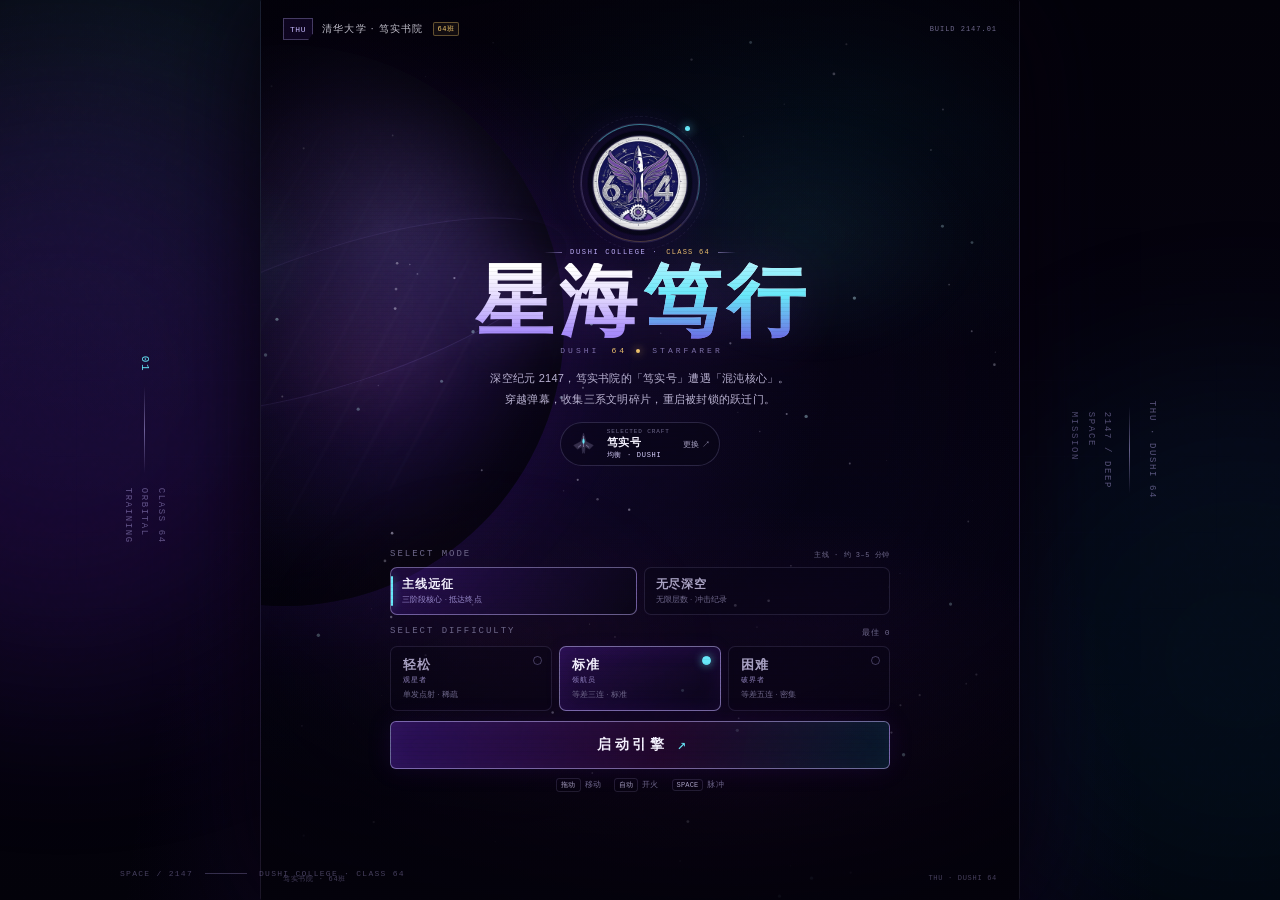
==== 星海笃行64班.html @ 19e8dac3 "手机版适配" ====
<!doctype html>
<html lang="zh-CN">
<head>
  <meta charset="utf-8">
  <meta name="viewport" content="width=device-width, initial-scale=1, viewport-fit=cover, user-scalable=no">
  <meta name="theme-color" content="#05030f">
  <meta name="description" content="笃实书院64班特色小游戏《星海笃行》——躲避弹幕，收集三系知识，击败混沌核心，抵达跃迁终点。">
  <meta name="application-name" content="星海笃行64班">
  <meta name="apple-mobile-web-app-capable" content="yes">
  <meta name="mobile-web-app-capable" content="yes">
  <meta name="apple-mobile-web-app-status-bar-style" content="black-translucent">
  <meta name="apple-mobile-web-app-title" content="星海笃行 · 64班">
  <meta name="format-detection" content="telephone=no">
  <meta property="og:type" content="website">
  <meta property="og:locale" content="zh_CN">
  <meta property="og:site_name" content="笃实书院64班">
  <meta property="og:title" content="星海笃行 · 笃实书院64班">
  <meta property="og:description" content="笃实书院64班特色小游戏：选择战机，穿越弹幕，收集三系知识，击败混沌核心。支持手机与桌面浏览器。">
  <meta name="twitter:card" content="summary">
  <meta name="twitter:title" content="星海笃行 · 笃实书院64班">
  <meta name="twitter:description" content="笃实书院64班特色小游戏：选择战机，穿越弹幕，收集三系知识，击败混沌核心。">
  <title>星海笃行 · 笃实书院64班</title>
  <link rel="icon" href="data:image/svg+xml,%3Csvg xmlns='http://www.w3.org/2000/svg' viewBox='0 0 64 64'%3E%3Crect width='64' height='64' rx='14' fill='%2305030f'/%3E%3Ccircle cx='32' cy='32' r='22' fill='none' stroke='%23a78bfa' stroke-width='2'/%3E%3Ctext x='32' y='41' text-anchor='middle' font-size='28' fill='%2367e8f9'%3E%E7%AC%83%3C/text%3E%3C/svg%3E">
  <style>
/* =========================================================
   星海笃行 · Dushi Starfarer
   Visual system: deep-space neon / Tsinghua violet
   ========================================================= */

:root {
  --ink: #05030f;
  --ink-2: #090618;
  --ink-3: #0e0a22;
  --text: #f5f2ff;
  --muted: #a9a2c4;
  --faint: #6f688c;
  --violet: #a78bfa;
  --violet-bright: #c4b5fd;
  --violet-deep: #6d28d9;
  --thu: #8b1a8f;
  --cyan: #67e8f9;
  --cyan-soft: #a5f3fc;
  --gold: #f5c96b;
  --rose: #fb7185;
  --orange: #fb923c;
  --line: rgba(196, 181, 253, .16);
  --line-strong: rgba(196, 181, 253, .34);
  --glass: rgba(12, 9, 28, .68);
  --glass-heavy: rgba(8, 6, 20, .9);
  --font-sans: "Noto Sans SC", "PingFang SC", "Microsoft YaHei", "Segoe UI", sans-serif;
  --font-display: "Noto Sans SC", "PingFang SC", "Microsoft YaHei", sans-serif;
  --font-mono: "Cascadia Code", "SFMono-Regular", Consolas, "Liberation Mono", monospace;
  --safe-top: env(safe-area-inset-top, 0px);
  --safe-bottom: env(safe-area-inset-bottom, 0px);
  --ease-out: cubic-bezier(.16, 1, .3, 1);
  --class-badge-img: url("[data-uri]");
}

* { box-sizing: border-box; }

html, body {
  height: 100%;
  margin: 0;
  overflow: hidden;
  background: var(--ink);
  color: var(--text);
  overscroll-behavior: none;
}

body {
  font-family: var(--font-sans);
  -webkit-font-smoothing: antialiased;
  -webkit-tap-highlight-color: transparent;
  -webkit-touch-callout: none;
  -webkit-user-select: none;
  user-select: none;
}

button { font: inherit; color: inherit; }
button:focus-visible { outline: 2px solid var(--cyan); outline-offset: 3px; }
[hidden] { display: none !important; }

.site {
  position: relative;
  width: 100%;
  height: 100%;
  display: grid;
  place-items: center;
  isolation: isolate;
  background:
    radial-gradient(ellipse at 50% 115%, rgba(109, 40, 217, .20), transparent 58%),
    radial-gradient(ellipse at 12% 6%, rgba(103, 232, 249, .07), transparent 38%),
    linear-gradient(180deg, #03020a 0%, #060310 50%, #03020a 100%);
}

.site::before {
  content: "";
  position: fixed;
  inset: 0;
  background-image: url("data:image/svg+xml,%3Csvg viewBox='0 0 160 160' xmlns='http://www.w3.org/2000/svg'%3E%3Cfilter id='n'%3E%3CfeTurbulence type='fractalNoise' baseFrequency='.9' numOctaves='2' stitchTiles='stitch'/%3E%3C/filter%3E%3Crect width='100%25' height='100%25' filter='url(%23n)' opacity='.16'/%3E%3C/svg%3E");
  opacity: .22;
  pointer-events: none;
  z-index: 9;
  mix-blend-mode: soft-light;
}

.site-glow {
  position: fixed;
  width: 46vw;
  height: 46vw;
  min-width: 420px;
  min-height: 420px;
  border-radius: 50%;
  filter: blur(100px);
  opacity: .28;
  pointer-events: none;
  z-index: -1;
}
.site-glow-a { left: -18vw; top: 10vh; background: rgba(109, 40, 217, .65); }
.site-glow-b { right: -20vw; bottom: -6vh; background: rgba(8, 145, 178, .28); }

.site-grid {
  position: fixed;
  inset: 0;
  z-index: -1;
  opacity: .13;
  background-image:
    linear-gradient(rgba(167, 139, 250, .32) 1px, transparent 1px),
    linear-gradient(90deg, rgba(167, 139, 250, .32) 1px, transparent 1px);
  background-size: 76px 76px;
  mask-image: radial-gradient(ellipse at center, #000 0%, transparent 72%);
  -webkit-mask-image: radial-gradient(ellipse at center, #000 0%, transparent 72%);
}

.side-meta {
  position: fixed;
  top: 50%;
  transform: translateY(-50%);
  display: flex;
  align-items: center;
  gap: 14px;
  color: rgba(196, 181, 253, .44);
  font-family: var(--font-mono);
  font-size: 9px;
  letter-spacing: .18em;
  line-height: 1.8;
  writing-mode: vertical-rl;
  pointer-events: none;
}
.side-meta-left { left: max(24px, calc(50vw - 520px)); }
.side-meta-right { right: max(24px, calc(50vw - 520px)); flex-direction: column; }
.side-index { color: var(--cyan); font-size: 11px; }
.side-rule { width: 1px; height: 88px; background: linear-gradient(180deg, transparent, rgba(196,181,253,.5), transparent); }

.side-note {
  position: fixed;
  bottom: 22px;
  left: max(24px, calc(50vw - 520px));
  display: flex;
  align-items: center;
  gap: 12px;
  color: rgba(196, 181, 253, .34);
  font-family: var(--font-mono);
  font-size: 8px;
  letter-spacing: .16em;
  pointer-events: none;
}
.side-note i { width: 42px; height: 1px; background: rgba(196,181,253,.25); }

/* ---------- game frame ---------- */
#frame {
  position: relative;
  width: min(760px, 100vw);
  height: 100vh;
  height: 100dvh;
  max-height: 100vh;
  max-height: 100dvh;
  overflow: hidden;
  isolation: isolate;
  background:
    radial-gradient(ellipse 80% 46% at 80% 10%, rgba(8, 145, 178, .13), transparent 65%),
    radial-gradient(ellipse 90% 58% at 16% 42%, rgba(109, 40, 217, .20), transparent 66%),
    radial-gradient(ellipse 80% 50% at 65% 88%, rgba(139, 26, 143, .14), transparent 64%),
    linear-gradient(180deg, #04020c 0%, #070415 42%, #08051a 70%, #03020a 100%);
  border-left: 1px solid rgba(196, 181, 253, .10);
  border-right: 1px solid rgba(196, 181, 253, .10);
  box-shadow: 0 0 100px rgba(0,0,0,.9), 0 0 120px rgba(109,40,217,.09);
  touch-action: none;
}

#game {
  position: absolute;
  inset: 0;
  width: 100%;
  height: 100%;
  z-index: 1;
  display: block;
  touch-action: none;
}

.planet {
  position: absolute;
  z-index: 0;
  width: 74%;
  aspect-ratio: 1;
  left: -34%;
  top: 5%;
  border-radius: 50%;
  background:
    radial-gradient(circle at 68% 32%, rgba(167, 139, 250, .38), rgba(35, 24, 69, .6) 36%, rgba(10, 7, 25, .95) 65%, #05030f 74%);
  box-shadow:
    inset -40px -30px 90px rgba(0, 0, 0, .9),
    inset 20px 10px 70px rgba(103, 232, 249, .06),
    0 0 90px rgba(109, 40, 217, .16);
  opacity: .72;
  pointer-events: none;
}
.planet::before {
  content: "";
  position: absolute;
  inset: 15%;
  border-radius: 50%;
  background:
    radial-gradient(ellipse at 40% 32%, rgba(103, 232, 249, .12), transparent 22%),
    radial-gradient(ellipse at 70% 60%, rgba(251, 113, 133, .08), transparent 30%),
    repeating-linear-gradient(118deg, transparent 0 17px, rgba(196, 181, 253, .045) 18px 19px, transparent 20px 38px);
  filter: blur(1px);
}
.planet::after {
  content: "";
  position: absolute;
  left: 18%;
  top: 36%;
  width: 84%;
  height: 24%;
  border: 1px solid rgba(167, 139, 250, .22);
  border-left-color: transparent;
  border-right-color: transparent;
  border-radius: 50%;
  transform: rotate(-18deg);
  box-shadow: 0 0 18px rgba(167, 139, 250, .08);
}

.nebula {
  position: absolute;
  z-index: 0;
  inset: 0;
  pointer-events: none;
  background:
    radial-gradient(ellipse 34% 20% at 72% 26%, rgba(103, 232, 249, .06), transparent 70%),
    radial-gradient(ellipse 44% 29% at 30% 72%, rgba(251, 113, 133, .045), transparent 70%);
  filter: blur(14px);
  animation: nebulaDrift 18s ease-in-out infinite alternate;
}
@keyframes nebulaDrift {
  from { transform: scale(1) translate3d(0, 0, 0); opacity: .8; }
  to { transform: scale(1.08) translate3d(1.4%, -1.1%, 0); opacity: 1; }
}

.frame-grid {
  position: absolute;
  z-index: 0;
  left: -10%;
  right: -10%;
  bottom: -8%;
  height: 35%;
  pointer-events: none;
  background-image:
    linear-gradient(rgba(103, 232, 249, .10) 1px, transparent 1px),
    linear-gradient(90deg, rgba(103, 232, 249, .10) 1px, transparent 1px);
  background-size: 44px 32px;
  transform: perspective(320px) rotateX(63deg);
  transform-origin: center bottom;
  mask-image: linear-gradient(to top, #000 0%, transparent 86%);
  -webkit-mask-image: linear-gradient(to top, #000 0%, transparent 86%);
  opacity: .5;
}

.vignette {
  position: absolute;
  z-index: 6;
  inset: 0;
  pointer-events: none;
  background:
    radial-gradient(ellipse at center, transparent 46%, rgba(2, 1, 8, .45) 82%, rgba(2, 1, 8, .82) 100%),
    linear-gradient(180deg, rgba(3, 2, 10, .42), transparent 14%, transparent 84%, rgba(3, 2, 10, .62));
}

.scanlines {
  position: absolute;
  z-index: 20;
  inset: 0;
  pointer-events: none;
  opacity: .22;
  background: repeating-linear-gradient(180deg, transparent 0 3px, rgba(0, 0, 0, .20) 3px 4px);
  mix-blend-mode: multiply;
}

#damage-flash {
  position: absolute;
  z-index: 19;
  inset: 0;
  pointer-events: none;
  opacity: 0;
  background: radial-gradient(ellipse at center, transparent 40%, rgba(251, 113, 133, .34) 100%);
  transition: opacity .18s ease-out;
}
#damage-flash.is-active { opacity: 1; transition: none; }

/* ---------- HUD ---------- */
.hud {
  position: absolute;
  inset: 0;
  z-index: 10;
  pointer-events: none;
  padding: calc(14px + var(--safe-top)) 16px calc(16px + var(--safe-bottom));
  font-family: var(--font-sans);
  animation: hudIn .55s var(--ease-out) both;
}
@keyframes hudIn { from { opacity: 0; transform: translateY(5px); } }

.hud-top {
  display: flex;
  align-items: flex-start;
  justify-content: space-between;
  gap: 12px;
}

.hud-score { display: flex; flex-direction: column; gap: 1px; }
.micro {
  color: var(--faint);
  font-family: var(--font-mono);
  font-size: 8px;
  letter-spacing: .22em;
  line-height: 1.5;
}
.hud-score strong {
  color: var(--text);
  font-family: var(--font-mono);
  font-size: 21px;
  font-weight: 500;
  letter-spacing: .06em;
  text-shadow: 0 0 18px rgba(196,181,253,.35);
  font-variant-numeric: tabular-nums;
}

.hud-tools { display: flex; align-items: center; gap: 7px; pointer-events: auto; }
.hud-class {
  position: absolute;
  top: calc(16px + var(--safe-top));
  left: 50%;
  transform: translateX(-50%);
  display: flex;
  align-items: center;
  gap: 5px;
  opacity: .58;
  pointer-events: none;
}
.hud-class-icon { width: 21px; height: 21px; border: 1px solid rgba(245, 201, 107, .24); border-radius: 50%; background-color: rgba(5, 3, 15, .45); background-image: var(--class-badge-img); background-position: center; background-size: cover; filter: brightness(1.12) saturate(.95); box-shadow: 0 0 10px rgba(167, 139, 250, .18); }
.hud-class-label { color: var(--violet-bright); font-family: var(--font-mono); font-size: 6px; letter-spacing: .16em; }
.hud-meta {
  display: flex;
  flex-direction: column;
  align-items: flex-end;
  gap: 2px;
  margin-right: 3px;
  color: var(--muted);
  font-family: var(--font-mono);
  font-size: 9px;
  letter-spacing: .12em;
  line-height: 1.35;
}
#diff-pill {
  padding: 2px 7px;
  border: 1px solid rgba(196,181,253,.18);
  border-radius: 999px;
  color: var(--violet-bright);
  background: rgba(109, 40, 217, .10);
  font-size: 8px;
}
#time-value { font-size: 11px; color: var(--text); font-variant-numeric: tabular-nums; }

.icon-btn {
  display: grid;
  place-items: center;
  width: 34px;
  height: 34px;
  padding: 0;
  border: 1px solid rgba(196,181,253,.16);
  border-radius: 9px;
  background: rgba(9, 6, 22, .56);
  color: var(--muted);
  cursor: pointer;
  backdrop-filter: blur(12px);
  -webkit-backdrop-filter: blur(12px);
  transition: border-color .18s, color .18s, background .18s;
}
.icon-btn:hover { color: var(--text); border-color: rgba(196,181,253,.38); background: rgba(109,40,217,.14); }
.icon-btn svg { width: 17px; height: 17px; fill: none; stroke: currentColor; stroke-width: 1.6; stroke-linecap: round; stroke-linejoin: round; }
.icon-btn .icon-sound-off { display: none; }
body.is-muted .icon-btn .icon-sound-on { display: none; }
body.is-muted .icon-btn .icon-sound-off { display: block; }
.icon-btn .icon-sound-on path:first-child,
.icon-btn .icon-sound-off path:first-child { fill: currentColor; stroke: none; opacity: .85; }

/* boss */
.boss-ui {
  margin: 12px auto 0;
  width: min(100%, 540px);
  padding: 8px 10px 9px;
  border: 1px solid rgba(251, 113, 133, .20);
  border-radius: 8px;
  background: linear-gradient(180deg, rgba(30, 8, 24, .68), rgba(9, 5, 20, .58));
  backdrop-filter: blur(14px);
  -webkit-backdrop-filter: blur(14px);
  box-shadow: 0 0 26px rgba(251, 113, 133, .08);
  animation: bossIn .5s var(--ease-out) both;
}
@keyframes bossIn { from { opacity: 0; transform: translateY(-8px); } }
.boss-caption {
  display: flex;
  align-items: center;
  gap: 8px;
  margin-bottom: 6px;
  font-family: var(--font-mono);
  font-size: 8px;
  letter-spacing: .1em;
  color: var(--muted);
}
.boss-warning { color: var(--rose); letter-spacing: .18em; }
#boss-phase { color: var(--violet-bright); min-width: 0; overflow: hidden; text-overflow: ellipsis; white-space: nowrap; }
#boss-hp-text { margin-left: auto; color: var(--text); font-variant-numeric: tabular-nums; }
.boss-track {
  position: relative;
  height: 6px;
  border-radius: 99px;
  background: rgba(255, 255, 255, .08);
  overflow: hidden;
}
.boss-fill {
  position: absolute;
  inset: 0;
  width: 100%;
  transform-origin: left center;
  border-radius: inherit;
  background: linear-gradient(90deg, #7c3aed, #fb7185 58%, #f5c96b);
  box-shadow: 0 0 16px rgba(251, 113, 133, .5);
  transition: transform .18s linear;
}
.boss-tick { position: absolute; top: 0; bottom: 0; width: 1px; background: rgba(5,3,15,.8); }
.boss-tick-a { left: 33.33%; }
.boss-tick-b { left: 66.66%; }
#boss-ui.is-transition .boss-fill { animation: bossPulse .5s ease-in-out infinite alternate; }
@keyframes bossPulse { to { filter: brightness(1.8); } }

/* power rail */
.power-rail {
  display: flex;
  gap: 6px;
  margin: 10px auto 0;
  width: min(100%, 540px);
  transition: margin-top .25s ease;
}
.hud.boss-active .power-rail { margin-top: 7px; }
.power-chip {
  display: flex;
  align-items: center;
  gap: 6px;
  flex: 1;
  min-width: 0;
  padding: 6px 7px;
  border: 1px solid rgba(196,181,253,.11);
  border-radius: 7px;
  background: rgba(8, 5, 19, .48);
  backdrop-filter: blur(10px);
  -webkit-backdrop-filter: blur(10px);
}
.power-icon {
  display: grid;
  place-items: center;
  width: 18px;
  height: 18px;
  flex: 0 0 18px;
  color: currentColor;
}
.power-icon svg { width: 17px; height: 17px; fill: none; stroke: currentColor; stroke-width: 1.4; stroke-linecap: round; stroke-linejoin: round; }
.power-icon-code { font-family: var(--font-mono); font-size: 10px; letter-spacing: -.08em; }
.power-copy { display: flex; flex-direction: column; gap: 3px; min-width: 0; }
.power-copy b { font-size: 9px; font-weight: 500; letter-spacing: .02em; white-space: nowrap; }
.power-lv { margin-left: auto; font-family: var(--font-mono); font-size: 9px; opacity: .7; }
.power-aero { color: var(--gold); }
.power-code { color: var(--cyan); }
.power-ie { color: var(--violet-bright); }
.power-aero .power-icon { text-shadow: 0 0 12px rgba(245,201,107,.35); }
.power-code .power-icon { text-shadow: 0 0 12px rgba(103,232,249,.35); }
.power-ie .power-icon { text-shadow: 0 0 12px rgba(196,181,253,.35); }

.pips { display: flex; gap: 2px; height: 3px; }
.pips i {
  display: block;
  width: 8px;
  height: 3px;
  border-radius: 99px;
  background: rgba(255,255,255,.12);
  transition: background .2s, box-shadow .2s;
}
.power-aero .pips i.on { background: var(--gold); box-shadow: 0 0 6px rgba(245,201,107,.55); }
.power-code .pips i.on { background: var(--cyan); box-shadow: 0 0 6px rgba(103,232,249,.55); }
.power-ie .pips i.on { background: var(--violet); box-shadow: 0 0 6px rgba(167,139,250,.55); }

/* bottom hud */
.bottom-hud {
  position: absolute;
  left: 16px;
  right: 16px;
  bottom: calc(16px + var(--safe-bottom));
  display: flex;
  align-items: flex-end;
  justify-content: space-between;
  gap: 14px;
}
.integrity { display: flex; flex-direction: column; gap: 5px; min-width: 148px; }
.integrity-caption { display: flex; gap: 8px; align-items: center; color: var(--faint); font-size: 8px; letter-spacing: .12em; }
.integrity-caption span:last-child { color: var(--text); font-family: var(--font-mono); font-size: 9px; letter-spacing: .04em; }
.hp-pips { display: flex; gap: 4px; }
.hp-pip {
  width: 22px;
  height: 7px;
  border: 1px solid rgba(251, 113, 133, .38);
  border-radius: 2px;
  background: rgba(251,113,133,.10);
  transform: skewX(-18deg);
  transition: background .22s, box-shadow .22s, opacity .22s;
}
.hp-pip.on {
  background: linear-gradient(90deg, #fb7185, #f5c96b);
  box-shadow: 0 0 10px rgba(251,113,133,.38);
}
.hp-pip.empty { opacity: .28; }
.shield-line { display: flex; align-items: center; gap: 7px; color: var(--faint); font-size: 8px; letter-spacing: .06em; }
.shield-pips { display: flex; gap: 3px; }
.shield-pips i {
  width: 11px;
  height: 4px;
  border-radius: 99px;
  background: rgba(103,232,249,.10);
  border: 1px solid rgba(103,232,249,.14);
}
.shield-pips i.on { background: var(--cyan); border-color: var(--cyan); box-shadow: 0 0 7px rgba(103,232,249,.65); }

.bomb-btn {
  position: relative;
  display: grid;
  place-items: center;
  width: 76px;
  height: 76px;
  padding: 0;
  border: 0;
  border-radius: 50%;
  background: transparent;
  color: var(--faint);
  cursor: pointer;
  pointer-events: auto;
  transition: transform .14s ease, color .25s ease;
}
.bomb-btn:active { transform: scale(.94); }
.bomb-btn:disabled { cursor: default; }
.bomb-ring {
  position: absolute;
  inset: 0;
  border-radius: inherit;
  background: conic-gradient(var(--violet) calc(var(--charge, 0) * 1%), rgba(196,181,253,.12) 0);
  -webkit-mask: radial-gradient(farthest-side, transparent calc(100% - 2px), #000 calc(100% - 1.5px));
  mask: radial-gradient(farthest-side, transparent calc(100% - 2px), #000 calc(100% - 1.5px));
  opacity: .9;
}
.bomb-core {
  display: flex;
  flex-direction: column;
  align-items: center;
  justify-content: center;
  gap: 1px;
  width: 60px;
  height: 60px;
  border: 1px solid rgba(196,181,253,.16);
  border-radius: 50%;
  background: radial-gradient(circle at 40% 32%, rgba(109,40,217,.32), rgba(9,6,20,.86) 68%);
  box-shadow: inset 0 0 16px rgba(0,0,0,.5);
  transition: border-color .3s, box-shadow .3s, background .3s;
}
.bomb-core svg { width: 18px; height: 18px; fill: none; stroke: currentColor; stroke-width: 1.2; stroke-linejoin: round; }
.bomb-core b { font-size: 8px; font-weight: 500; letter-spacing: .12em; }
.bomb-charge { position: absolute; bottom: -2px; font-family: var(--font-mono); font-size: 8px; letter-spacing: .04em; color: var(--faint); }
.bomb-btn.is-ready { color: var(--violet-bright); }
.bomb-btn.is-ready .bomb-core {
  border-color: rgba(196,181,253,.62);
  background: radial-gradient(circle at 40% 32%, rgba(167,139,250,.55), rgba(46,16,101,.92) 68%);
  box-shadow: 0 0 22px rgba(167,139,250,.38), inset 0 0 16px rgba(255,255,255,.12);
  animation: bombReady 1.8s ease-in-out infinite;
}
.bomb-btn.is-ready .bomb-charge { color: var(--violet-bright); }
.bomb-btn.is-ready .bomb-ring { animation: bombSpin 4s linear infinite; }
@keyframes bombReady { 50% { box-shadow: 0 0 34px rgba(167,139,250,.62), inset 0 0 18px rgba(255,255,255,.18); } }
@keyframes bombSpin { to { transform: rotate(360deg); } }

.hint {
  position: absolute;
  left: 50%;
  bottom: calc(108px + var(--safe-bottom));
  transform: translateX(-50%);
  padding: 7px 13px;
  border: 1px solid rgba(196,181,253,.22);
  border-radius: 99px;
  background: rgba(8,5,20,.82);
  color: rgba(245,242,255,.86);
  font-size: 9.5px;
  letter-spacing: .05em;
  white-space: nowrap;
  backdrop-filter: blur(12px);
  -webkit-backdrop-filter: blur(12px);
  box-shadow: 0 8px 26px rgba(0,0,0,.28);
  opacity: 0;
  transition: opacity .6s ease;
  pointer-events: none;
}
.hint.is-visible { opacity: 1; }
.hint.is-gone { opacity: 0; }

/* knowledge card */
.knowledge-card {
  position: absolute;
  z-index: 13;
  left: 16px;
  top: calc(126px + var(--safe-top));
  width: min(306px, calc(100% - 32px));
  padding: 11px 13px 12px;
  border: 1px solid rgba(196,181,253,.20);
  border-left: 2px solid var(--cyan);
  border-radius: 4px 10px 10px 4px;
  background:
    linear-gradient(120deg, rgba(14,10,32,.92), rgba(8,6,20,.76));
  box-shadow: 0 18px 40px rgba(0,0,0,.35), 0 0 28px rgba(103,232,249,.05);
  backdrop-filter: blur(15px);
  -webkit-backdrop-filter: blur(15px);
  pointer-events: none;
  opacity: 0;
  transform: translateX(-18px);
  transition: opacity .26s ease, transform .4s var(--ease-out);
}
.knowledge-card.is-visible { opacity: 1; transform: translateX(0); }
.knowledge-card[data-dept="aero"] { border-left-color: var(--gold); }
.knowledge-card[data-dept="code"] { border-left-color: var(--cyan); }
.knowledge-card[data-dept="ie"] { border-left-color: var(--violet); }
.knowledge-top { display: flex; justify-content: space-between; align-items: center; margin-bottom: 5px; font-family: var(--font-mono); font-size: 8px; letter-spacing: .12em; color: var(--faint); }
#knowledge-dept { color: var(--cyan); }
.knowledge-card[data-dept="aero"] #knowledge-dept { color: var(--gold); }
.knowledge-card[data-dept="ie"] #knowledge-dept { color: var(--violet); }
.knowledge-card h3 { margin: 0 0 4px; font-size: 13px; font-weight: 600; letter-spacing: .02em; color: var(--text); }
.knowledge-card p { margin: 0; color: #bbb4d4; font-size: 10px; line-height: 1.62; letter-spacing: .01em; }
.knowledge-gain { display: inline-block; margin-top: 8px; color: var(--cyan); font-family: var(--font-mono); font-size: 8px; letter-spacing: .08em; }
.knowledge-card[data-dept="aero"] .knowledge-gain { color: var(--gold); }
.knowledge-card[data-dept="ie"] .knowledge-gain { color: var(--violet-bright); }

/* banners */
.boss-banner {
  position: absolute;
  z-index: 14;
  left: 50%;
  top: 32%;
  transform: translate(-50%, -50%);
  display: flex;
  flex-direction: column;
  align-items: center;
  gap: 4px;
  width: 100%;
  padding: 22px 16px;
  text-align: center;
  background: linear-gradient(90deg, transparent, rgba(70, 10, 40, .52) 22%, rgba(70, 10, 40, .52) 78%, transparent);
  border-top: 1px solid rgba(251,113,133,.24);
  border-bottom: 1px solid rgba(251,113,133,.24);
  animation: warningIn .5s var(--ease-out) both;
  pointer-events: none;
}
.boss-banner.is-out { animation: warningOut .45s ease-in both; }
@keyframes warningIn { from { opacity: 0; transform: translate(-50%, -44%) scaleX(.92); } }
@keyframes warningOut { to { opacity: 0; transform: translate(-50%, -56%); } }
.banner-micro { color: var(--rose); font-family: var(--font-mono); font-size: 9px; letter-spacing: .4em; animation: warningBlink .8s steps(2, end) infinite; }
@keyframes warningBlink { 50% { opacity: .3; } }
.boss-banner strong { font-size: clamp(18px, 5vw, 26px); letter-spacing: .12em; font-weight: 600; }
.banner-sub { color: var(--muted); font-family: var(--font-mono); font-size: 8px; letter-spacing: .12em; }

.stage-banner {
  position: absolute;
  z-index: 12;
  left: 18px;
  top: 40%;
  display: flex;
  flex-direction: column;
  gap: 3px;
  max-width: calc(100% - 36px);
  padding: 12px 18px 13px 14px;
  border: 1px solid rgba(196,181,253,.14);
  border-left: 2px solid var(--violet);
  border-radius: 2px 8px 8px 2px;
  background:
    linear-gradient(100deg, rgba(12,8,28,.90), rgba(9,6,22,.72));
  box-shadow: 0 16px 38px rgba(0,0,0,.32), 0 0 24px rgba(109,40,217,.07);
  backdrop-filter: blur(12px);
  -webkit-backdrop-filter: blur(12px);
  pointer-events: none;
  opacity: 0;
  transform: translateX(-12px);
  transition: opacity .35s ease, transform .55s var(--ease-out);
}
.stage-banner.is-visible { opacity: 1; transform: none; }
.stage-banner span { font-family: var(--font-mono); font-size: 8px; letter-spacing: .12em; color: var(--faint); }
.stage-banner strong { font-size: 17px; font-weight: 500; letter-spacing: .08em; color: var(--text); }
#stage-sub { font-family: var(--font-sans); font-size: 9px; color: #b9b1d2; letter-spacing: .03em; }
#stage-kicker { color: var(--violet-bright); }

/* ---------- title screen ---------- */
.screen {
  position: absolute;
  inset: 0;
  z-index: 15;
  display: flex;
  flex-direction: column;
  overflow-y: auto;
  scrollbar-width: none;
}
.screen::-webkit-scrollbar { display: none; }

.title-screen {
  padding: calc(18px + var(--safe-top)) 22px calc(16px + var(--safe-bottom));
  justify-content: space-between;
  gap: 14px;
  background:
    linear-gradient(180deg, rgba(4,2,12,.34) 0%, rgba(4,2,12,.08) 30%, rgba(4,2,12,.18) 66%, rgba(4,2,12,.76) 100%);
}
.title-top { display: flex; align-items: center; justify-content: space-between; gap: 12px; flex: 0 0 auto; }
.brand { display: flex; align-items: center; gap: 9px; color: rgba(245,242,255,.78); font-size: 10px; letter-spacing: .12em; }
.brand-class {
  padding: 1px 4px;
  border: 1px solid rgba(245, 201, 107, .36);
  border-radius: 2px;
  color: var(--gold);
  background: rgba(245, 201, 107, .06);
  font-family: var(--font-mono);
  font-size: 7px;
  letter-spacing: .06em;
}
.brand-glyph {
  display: grid;
  place-items: center;
  width: 30px;
  height: 22px;
  border: 1px solid rgba(196,181,253,.30);
  color: var(--violet-bright);
  font-family: var(--font-mono);
  font-size: 8px;
  letter-spacing: .06em;
  background: rgba(109,40,217,.10);
  clip-path: polygon(0 0, 100% 0, 100% 70%, 84% 100%, 0 100%);
}
.build-tag { color: var(--faint); font-family: var(--font-mono); font-size: 7px; letter-spacing: .14em; }

.hero { display: flex; flex-direction: column; align-items: center; text-align: center; flex: 0 0 auto; padding-top: 1vh; }
.seal {
  position: relative;
  display: grid;
  place-items: center;
  width: 104px;
  height: 104px;
  margin-bottom: 13px;
  border-radius: 50%;
  background: radial-gradient(circle, rgba(109, 40, 217, .16), transparent 70%);
  box-shadow: 0 0 40px rgba(109, 40, 217, .22);
  isolation: isolate;
}
.seal::before {
  content: "";
  position: absolute;
  inset: -7px;
  z-index: 3;
  border: 1px solid rgba(196, 181, 253, .22);
  border-radius: 50%;
  border-top-color: rgba(103, 232, 249, .48);
  border-bottom-color: rgba(245, 201, 107, .24);
  pointer-events: none;
}
.seal::after {
  content: "";
  position: absolute;
  inset: -1px;
  z-index: 2;
  border-radius: 50%;
  background: radial-gradient(circle, transparent 55%, rgba(5, 3, 15, .16) 82%, transparent 100%);
  box-shadow: inset 0 0 20px rgba(5, 3, 15, .45);
  mix-blend-mode: multiply;
  pointer-events: none;
}
.seal-badge {
  position: relative;
  z-index: 1;
  display: block;
  width: 96px;
  height: 96px;
  border-radius: 50%;
  background-image: var(--class-badge-img);
  background-position: center;
  background-size: cover;
  filter: brightness(1.08) saturate(1.03) drop-shadow(0 0 16px rgba(167, 139, 250, .42));
  -webkit-mask-image: radial-gradient(circle, #000 96%, rgba(0, 0, 0, .72) 99%, transparent 100%);
  mask-image: radial-gradient(circle, #000 96%, rgba(0, 0, 0, .72) 99%, transparent 100%);
}
.seal-ring { position: absolute; z-index: 3; border: 1px solid rgba(196, 181, 253, .12); border-radius: 50%; pointer-events: none; }
.seal-ring-a { inset: -8px; border-right-color: rgba(103, 232, 249, .34); transform: rotate(-28deg); }
.seal-ring-b { inset: -15px; border-left-color: rgba(245, 201, 107, .18); border-style: dashed; opacity: .55; }
.seal-satellite {
  position: absolute;
  z-index: 4;
  top: -5px;
  right: 2px;
  width: 5px;
  height: 5px;
  border-radius: 50%;
  background: var(--cyan);
  box-shadow: 0 0 10px var(--cyan);
  animation: satellite 7s linear infinite;
  transform-origin: 41px 54px;
}
@keyframes satellite { to { transform: rotate(360deg); } }

.kicker {
  display: flex;
  align-items: center;
  gap: 8px;
  margin: 0 0 7px;
  color: var(--violet-bright);
  font-family: var(--font-mono);
  font-size: 7px;
  letter-spacing: .24em;
}
.kicker span { width: 18px; height: 1px; background: linear-gradient(90deg, transparent, rgba(196,181,253,.5)); }
.kicker span:last-child { transform: scaleX(-1); }
.kicker-class { color: var(--gold); font-style: normal; letter-spacing: .18em; }

.hero h1 {
  margin: 0;
  font-family: var(--font-display);
  font-size: clamp(48px, 14vw, 78px);
  font-weight: 900;
  line-height: .98;
  letter-spacing: .08em;
  color: transparent;
  background: linear-gradient(180deg, #ffffff 8%, #e6ddff 42%, #a78bfa 92%);
  -webkit-background-clip: text;
  background-clip: text;
  filter: drop-shadow(0 0 24px rgba(139,92,246,.22));
  transform: translateX(.04em);
}
.hero h1 span {
  background: linear-gradient(180deg, #b7f5ff 0%, #67e8f9 44%, #6d28d9 120%);
  -webkit-background-clip: text;
  background-clip: text;
}
.title-en {
  display: flex;
  align-items: center;
  justify-content: center;
  gap: 9px;
  margin-top: 7px;
  color: rgba(196,181,253,.62);
  font-family: var(--font-mono);
  font-size: 8px;
  letter-spacing: .38em;
  text-indent: .38em;
}
.title-en i { width: 4px; height: 4px; border-radius: 50%; background: var(--gold); box-shadow: 0 0 8px var(--gold); }
.title-en b { color: var(--gold); font-weight: 500; }
.lede {
  margin: 13px 0 0;
  max-width: 460px;
  color: #bbb4d4;
  font-size: 11px;
  line-height: 1.9;
  letter-spacing: .025em;
  text-wrap: balance;
}

.ship-chip {
  display: flex;
  align-items: center;
  gap: 9px;
  margin-top: 12px;
  padding: 5px 9px 5px 8px;
  border: 1px solid rgba(196,181,253,.18);
  border-radius: 999px;
  background: rgba(9,6,22,.52);
  color: var(--text);
  cursor: pointer;
  backdrop-filter: blur(12px);
  -webkit-backdrop-filter: blur(12px);
  transition: border-color .2s, background .2s, transform .2s;
}
.ship-chip:hover { border-color: rgba(196,181,253,.42); background: rgba(109,40,217,.15); transform: translateY(-1px); }
.ship-chip-icon { display: grid; place-items: center; width: 29px; height: 29px; flex: 0 0 29px; color: var(--ship-color, var(--violet-bright)); }
.ship-chip-icon svg { width: 27px; height: 27px; }
.ship-chip-copy { display: flex; flex-direction: column; align-items: flex-start; gap: 1px; min-width: 0; text-align: left; }
.ship-chip-copy small { color: var(--faint); font-family: var(--font-mono); font-size: 6px; letter-spacing: .15em; }
.ship-chip-copy strong { font-size: 11px; font-weight: 600; letter-spacing: .05em; line-height: 1.15; }
.ship-chip-copy em { color: var(--ship-color, var(--violet-bright)); font-family: var(--font-mono); font-size: 7px; font-style: normal; letter-spacing: .1em; }
.ship-chip-action { margin-left: 4px; color: var(--muted); font-size: 8px; letter-spacing: .04em; white-space: nowrap; }

/* ---------- ship hangar ---------- */
.ship-screen { z-index: 35; }
.ship-panel { width: min(100%, 590px); }
.ship-grid { display: grid; grid-template-columns: 1fr 1fr; gap: 8px; margin: 15px 0 2px; }
.ship-option {
  --ship-color: var(--violet-bright);
  position: relative;
  display: flex;
  flex-direction: column;
  align-items: flex-start;
  gap: 2px;
  min-width: 0;
  padding: 10px 11px 11px;
  border: 1px solid rgba(196,181,253,.14);
  border-radius: 8px;
  background: rgba(9,6,22,.55);
  color: var(--muted);
  text-align: left;
  cursor: pointer;
  overflow: hidden;
  transition: border-color .2s, background .2s, transform .2s, color .2s;
}
.ship-option:hover { border-color: rgba(196,181,253,.34); transform: translateY(-1px); }
.ship-option.is-selected {
  border-color: var(--ship-color);
  background: linear-gradient(150deg, rgba(109,40,217,.22), rgba(9,6,22,.78));
  color: var(--text);
  box-shadow: 0 0 24px rgba(109,40,217,.12), inset 0 0 20px rgba(196,181,253,.035);
}
.ship-option.is-selected::after {
  content: "已选";
  position: absolute;
  top: 9px;
  right: 10px;
  color: var(--ship-color);
  font-family: var(--font-mono);
  font-size: 7px;
  letter-spacing: .08em;
}
.ship-preview { display: grid; place-items: center; width: 100%; height: 58px; color: var(--ship-color); }
.ship-preview svg { width: 58px; height: 58px; }
.ship-name { font-size: 14px; font-weight: 600; letter-spacing: .08em; color: var(--text); }
.ship-role { color: var(--ship-color); font-family: var(--font-mono); font-size: 8px; letter-spacing: .08em; }
.ship-desc { min-height: 25px; margin-top: 3px; color: var(--faint); font-size: 8.5px; line-height: 1.55; }
.ship-stats { display: grid; grid-template-columns: repeat(3, 1fr); gap: 4px 6px; width: 100%; margin-top: 7px; }
.ship-stat { display: flex; align-items: center; gap: 4px; min-width: 0; }
.ship-stat i { flex: 0 0 18px; color: var(--faint); font-size: 6.5px; font-style: normal; }
.ship-stat u { flex: 1; height: 3px; overflow: hidden; border-radius: 99px; background: rgba(255,255,255,.1); text-decoration: none; }
.ship-stat u b { display: block; height: 100%; width: var(--v, 50%); border-radius: inherit; background: currentColor; box-shadow: 0 0 6px currentColor; }
.result-ship { border-color: rgba(196,181,253,.28) !important; color: var(--violet-bright) !important; }

.launch-panel { flex: 0 0 auto; width: 100%; max-width: 500px; margin: 0 auto; }
.difficulty-head { display: flex; align-items: center; justify-content: space-between; margin-bottom: 7px; }
.mode-head { margin-bottom: 6px; }
#mode-note { color: var(--faint); font-family: var(--font-mono); font-size: 7px; letter-spacing: .08em; }
.mode-switch {
  display: grid;
  grid-template-columns: 1fr 1fr;
  gap: 7px;
  margin-bottom: 10px;
}
.mode-option {
  position: relative;
  display: flex;
  flex-direction: column;
  align-items: flex-start;
  gap: 1px;
  padding: 8px 11px 9px;
  border: 1px solid rgba(196,181,253,.13);
  border-radius: 7px;
  background: rgba(9,6,22,.46);
  color: var(--muted);
  cursor: pointer;
  overflow: hidden;
  text-align: left;
  transition: border-color .2s, background .2s, color .2s, transform .2s;
}
.mode-option::after {
  content: "";
  position: absolute;
  left: 0;
  top: 8px;
  bottom: 8px;
  width: 2px;
  border-radius: 99px;
  background: transparent;
  transition: background .2s, box-shadow .2s;
}
.mode-option:hover { border-color: rgba(196,181,253,.32); transform: translateY(-1px); }
.mode-option.is-selected {
  border-color: rgba(196,181,253,.48);
  background: linear-gradient(120deg, rgba(109,40,217,.22), rgba(9,6,22,.72));
  color: var(--text);
}
.mode-option.is-selected::after { background: var(--cyan); box-shadow: 0 0 9px rgba(103,232,249,.65); }
.mode-option[data-mode="endless"].is-selected {
  background: linear-gradient(120deg, rgba(8,145,178,.18), rgba(109,40,217,.16) 60%, rgba(9,6,22,.72));
}
.mode-option[data-mode="endless"].is-selected::after { background: var(--gold); box-shadow: 0 0 9px rgba(245,201,107,.6); }
.mode-name { font-size: 12px; font-weight: 600; letter-spacing: .08em; }
.mode-desc { color: var(--faint); font-size: 8px; letter-spacing: .01em; white-space: nowrap; }
.mode-option.is-selected .mode-desc { color: rgba(196,181,253,.75); }
#best-score {
  max-width: 56%;
  overflow: hidden;
  white-space: nowrap;
  text-overflow: ellipsis;
  text-align: right;
  color: var(--faint);
  font-family: var(--font-mono);
  font-size: 8px;
  letter-spacing: .06em;
}
.difficulty-grid { display: grid; grid-template-columns: repeat(3, 1fr); gap: 7px; }
.difficulty-option {
  position: relative;
  display: flex;
  flex-direction: column;
  align-items: flex-start;
  gap: 1px;
  min-width: 0;
  padding: 9px 9px 10px 12px;
  border: 1px solid rgba(196,181,253,.12);
  border-radius: 7px;
  background: rgba(9,6,22,.46);
  color: var(--muted);
  text-align: left;
  cursor: pointer;
  overflow: hidden;
  transition: border-color .2s, background .2s, color .2s, transform .2s;
}
.difficulty-option:hover { border-color: rgba(196,181,253,.32); transform: translateY(-1px); }
.difficulty-option.is-selected {
  border-color: rgba(196,181,253,.55);
  background: linear-gradient(150deg, rgba(109,40,217,.24), rgba(9,6,22,.72));
  color: var(--text);
  box-shadow: inset 0 0 22px rgba(109,40,217,.12), 0 0 16px rgba(109,40,217,.08);
}
.diff-orbit {
  position: absolute;
  top: 9px;
  right: 9px;
  width: 9px;
  height: 9px;
  border: 1px solid rgba(196,181,253,.30);
  border-radius: 50%;
  transition: border-color .2s, background .2s, box-shadow .2s;
}
.difficulty-option.is-selected .diff-orbit { background: var(--cyan); border-color: var(--cyan); box-shadow: 0 0 8px rgba(103,232,249,.7); }
.diff-name { font-size: 13px; font-weight: 600; letter-spacing: .06em; }
.diff-grade { color: var(--violet-bright); font-family: var(--font-mono); font-size: 7px; letter-spacing: .12em; opacity: .7; }
.diff-desc { margin-top: 3px; color: var(--faint); font-size: 8px; letter-spacing: .01em; white-space: nowrap; }

.launch-btn {
  position: relative;
  display: flex;
  align-items: center;
  justify-content: center;
  gap: 10px;
  width: 100%;
  height: 48px;
  margin-top: 10px;
  border: 1px solid rgba(196,181,253,.52);
  border-radius: 6px;
  background:
    linear-gradient(100deg, rgba(109,40,217,.35), rgba(139,26,143,.18) 55%, rgba(8,145,178,.14)),
    rgba(9,6,22,.6);
  color: var(--text);
  cursor: pointer;
  overflow: hidden;
  box-shadow: 0 0 26px rgba(109,40,217,.12), inset 0 0 26px rgba(196,181,253,.04);
  transition: transform .18s, border-color .18s, box-shadow .18s;
}
.launch-btn::before {
  content: "";
  position: absolute;
  top: 0;
  bottom: 0;
  left: -40%;
  width: 28%;
  background: linear-gradient(90deg, transparent, rgba(255,255,255,.14), transparent);
  transform: skewX(-20deg);
  animation: launchSheen 3.6s ease-in-out infinite;
}
@keyframes launchSheen { 0%, 55% { left: -40%; } 100% { left: 130%; } }
.launch-btn:hover { transform: translateY(-1px); border-color: rgba(103,232,249,.6); box-shadow: 0 0 38px rgba(109,40,217,.24), inset 0 0 30px rgba(103,232,249,.05); }
.launch-btn:active { transform: translateY(0); }
.launch-label { font-size: 14px; font-weight: 600; letter-spacing: .24em; text-indent: .24em; }
.launch-arrow { color: var(--cyan); font-family: var(--font-mono); font-size: 15px; }
.controls-line { display: flex; align-items: center; justify-content: center; gap: 13px; margin-top: 9px; color: var(--faint); font-size: 8px; letter-spacing: .02em; }
.controls-line span { display: inline-flex; align-items: center; gap: 4px; }
.key { padding: 1px 4px; border: 1px solid rgba(196,181,253,.14); border-radius: 3px; color: var(--muted); font-family: var(--font-mono); font-size: 7px; font-style: normal; }

.title-foot {
  display: flex;
  justify-content: space-between;
  gap: 10px;
  color: rgba(196,181,253,.34);
  font-family: var(--font-mono);
  font-size: 7px;
  letter-spacing: .1em;
  flex: 0 0 auto;
}

/* ---------- overlays / panels ---------- */
.overlay {
  z-index: 30;
  align-items: center;
  justify-content: center;
  padding: 22px;
  background: rgba(3,2,9,.58);
  backdrop-filter: blur(9px);
  -webkit-backdrop-filter: blur(9px);
  animation: overlayIn .22s ease both;
}
@keyframes overlayIn { from { opacity: 0; } }

.panel {
  position: relative;
  width: min(100%, 440px);
  max-height: calc(100dvh - 44px);
  overflow-y: auto;
  scrollbar-width: none;
  padding: 24px 22px 20px;
  border: 1px solid rgba(196,181,253,.22);
  border-radius: 10px;
  background:
    linear-gradient(180deg, rgba(16,11,35,.94), rgba(7,5,18,.96));
  box-shadow: 0 30px 80px rgba(0,0,0,.55), 0 0 50px rgba(109,40,217,.10), inset 0 1px rgba(255,255,255,.04);
  animation: panelIn .35s var(--ease-out) both;
}
.panel::-webkit-scrollbar { display: none; }
.panel::before, .panel::after {
  content: "";
  position: absolute;
  width: 15px;
  height: 15px;
  border-color: rgba(103,232,249,.55);
  border-style: solid;
  pointer-events: none;
}
.panel::before { top: -1px; left: -1px; border-width: 1px 0 0 1px; }
.panel::after { bottom: -1px; right: -1px; border-width: 0 1px 1px 0; }
@keyframes panelIn { from { opacity: 0; transform: translateY(12px) scale(.985); } }

.panel-kicker { color: var(--cyan); font-family: var(--font-mono); font-size: 8px; letter-spacing: .18em; }
.panel h2 { margin: 6px 0 7px; font-size: 26px; font-weight: 700; letter-spacing: .08em; }
.panel-copy { margin: 0; color: var(--muted); font-size: 11px; line-height: 1.7; }

.pause-panel .control-list { display: flex; flex-direction: column; gap: 0; margin: 18px 0; border-top: 1px solid rgba(196,181,253,.10); }
.control-list div { display: flex; align-items: center; justify-content: space-between; gap: 12px; padding: 9px 0; border-bottom: 1px solid rgba(196,181,253,.08); font-size: 10px; }
.control-list span { color: var(--faint); }
.control-list b { color: var(--text); font-weight: 400; font-family: var(--font-mono); font-size: 9px; letter-spacing: .02em; }

.panel-actions { display: flex; flex-direction: column; gap: 8px; margin-top: 18px; }
.btn-primary, .btn-ghost, .btn-text {
  display: flex;
  align-items: center;
  justify-content: center;
  height: 42px;
  border-radius: 5px;
  cursor: pointer;
  transition: border-color .18s, background .18s, color .18s;
}
.btn-primary {
  border: 1px solid rgba(196,181,253,.48);
  background: linear-gradient(100deg, rgba(109,40,217,.55), rgba(139,26,143,.30));
  color: var(--text);
  font-size: 12px;
  font-weight: 500;
  letter-spacing: .16em;
}
.btn-primary:hover { border-color: rgba(103,232,249,.6); background: linear-gradient(100deg, rgba(109,40,217,.72), rgba(8,145,178,.22)); }
.btn-ghost { border: 1px solid rgba(196,181,253,.16); background: transparent; color: var(--muted); font-size: 10px; letter-spacing: .12em; }
.btn-ghost:hover { border-color: rgba(196,181,253,.36); color: var(--text); }
.btn-text { height: 30px; border: 0; background: transparent; color: var(--faint); font-size: 9px; letter-spacing: .08em; }
.btn-text:hover { color: var(--muted); }

/* result */
.result-panel { width: min(100%, 460px); padding-top: 20px; }
.result-head { display: flex; align-items: center; justify-content: space-between; gap: 10px; }
.result-status { padding: 3px 7px; border: 1px solid rgba(251,113,133,.26); border-radius: 999px; color: var(--rose); font-family: var(--font-mono); font-size: 7px; letter-spacing: .12em; }
.result-status.is-win { border-color: rgba(103,232,249,.32); color: var(--cyan); }
.result-status.is-endless { border-color: rgba(245,201,107,.34); color: var(--gold); }
#diff-pill.is-endless { border-color: rgba(245,201,107,.34); color: var(--gold); background: rgba(245,201,107,.08); }
.result-score { display: grid; grid-template-columns: 1fr auto; align-items: end; gap: 2px 12px; margin: 16px 0 12px; padding: 12px 14px; border: 1px solid rgba(196,181,253,.12); border-radius: 7px; background: rgba(109,40,217,.08); }
.result-score span:first-child { color: var(--faint); font-family: var(--font-mono); font-size: 8px; letter-spacing: .1em; }
.result-score strong { grid-row: span 2; color: var(--text); font-family: var(--font-mono); font-size: 28px; font-weight: 500; line-height: 1; letter-spacing: .04em; font-variant-numeric: tabular-nums; }
#result-best { color: var(--muted); font-size: 8px; }

.result-stats { display: grid; grid-template-columns: 1fr 1fr; gap: 1px; background: rgba(196,181,253,.10); border: 1px solid rgba(196,181,253,.10); border-radius: 6px; overflow: hidden; }
.result-stats div { display: flex; flex-direction: column; gap: 4px; padding: 9px 11px; background: rgba(8,5,19,.9); }
#stat-layer-cell { grid-column: 1 / -1; flex-direction: row; align-items: center; justify-content: space-between; }
#stat-layer-cell b { color: var(--gold); }
.result-stats span { color: var(--faint); font-size: 8px; letter-spacing: .06em; }
.result-stats b { color: var(--text); font-family: var(--font-mono); font-size: 15px; font-weight: 400; font-variant-numeric: tabular-nums; }
.result-disciplines { display: flex; flex-wrap: wrap; gap: 7px; margin-top: 11px; }
.result-disciplines span { padding: 4px 7px; border: 1px solid currentColor; border-radius: 3px; font-size: 8px; letter-spacing: .04em; opacity: .82; }
.result-disciplines b { margin-left: 2px; font-family: var(--font-mono); font-weight: 500; }

.result-cert { display: flex; gap: 12px; align-items: center; margin-top: 14px; padding: 11px 12px; border: 1px solid rgba(245,201,107,.25); border-radius: 7px; background: linear-gradient(100deg, rgba(245,201,107,.08), rgba(109,40,217,.06)); }
.result-cert .cert-seal { display: grid; place-items: center; width: 44px; height: 44px; flex: 0 0 44px; padding: 0; overflow: hidden; border: 1px solid rgba(245,201,107,.62); border-radius: 50%; color: var(--gold); background-color: rgba(245,201,107,.07); background-image: var(--class-badge-img); background-position: center; background-size: cover; transform: rotate(-4deg); }
#cert-owner { color: var(--violet-bright); font-size: 9px; letter-spacing: .08em; }
.result-cert div { display: flex; flex-direction: column; gap: 2px; }
.result-cert span { color: var(--faint); font-size: 8px; letter-spacing: .06em; }
.result-cert strong { color: var(--gold); font-size: 13px; font-weight: 500; letter-spacing: .10em; }
.result-cert p { margin: 1px 0 0; color: var(--muted); font-size: 8px; }
.result-knowledge { margin-top: 14px; padding-top: 12px; border-top: 1px solid rgba(196,181,253,.13); }
.result-knowledge-head { display: flex; align-items: center; justify-content: space-between; gap: 10px; }
.result-knowledge-head span:first-child { color: var(--text); font-size: 10px; font-weight: 500; letter-spacing: .08em; }
#result-knowledge-count { color: var(--faint); font-family: var(--font-mono); font-size: 8px; }
.result-knowledge-list { display: flex; flex-direction: column; gap: 7px; margin-top: 8px; }
.result-knowledge-card {
  padding: 8px 10px 9px;
  border: 1px solid rgba(196,181,253,.10);
  border-left: 2px solid var(--cyan);
  border-radius: 3px 7px 7px 3px;
  background: rgba(9,6,22,.60);
}
.result-knowledge-card[data-dept="aero"] { border-left-color: var(--gold); }
.result-knowledge-card[data-dept="code"] { border-left-color: var(--cyan); }
.result-knowledge-card[data-dept="ie"] { border-left-color: var(--violet); }
.result-knowledge-dept { display: block; margin-bottom: 2px; color: var(--faint); font-family: var(--font-mono); font-size: 7px; letter-spacing: .08em; }
.result-knowledge-card[data-dept="aero"] .result-knowledge-dept { color: var(--gold); }
.result-knowledge-card[data-dept="code"] .result-knowledge-dept { color: var(--cyan); }
.result-knowledge-card[data-dept="ie"] .result-knowledge-dept { color: var(--violet); }
.result-knowledge-card h4 { margin: 0 0 2px; color: var(--text); font-size: 11px; font-weight: 600; letter-spacing: .02em; }
.result-knowledge-card p { margin: 0; color: #b9b1d2; font-size: 8.5px; line-height: 1.55; }
.result-knowledge-empty { margin: 8px 0 0; padding: 10px; border: 1px dashed rgba(196,181,253,.14); border-radius: 6px; color: var(--faint); font-size: 8.5px; line-height: 1.6; text-align: center; }
.result-actions { flex-direction: row; margin-top: 16px; }
.result-actions .btn-primary { flex: 1.3; }
.result-actions .btn-ghost { flex: 1; }

.rotate-tip {
  position: absolute;
  z-index: 40;
  left: 50%;
  bottom: calc(14px + var(--safe-bottom));
  transform: translateX(-50%);
  padding: 6px 12px;
  border: 1px solid rgba(196,181,253,.14);
  border-radius: 99px;
  background: rgba(7,4,18,.8);
  color: var(--muted);
  font-size: 9px;
  white-space: nowrap;
  pointer-events: none;
  backdrop-filter: blur(10px);
}

/* responsive */
@media (min-width: 520px) {
  .hud { padding-left: 20px; padding-right: 20px; }
  .hud-score strong { font-size: 24px; }
  .micro { font-size: 9px; }
  .power-chip { padding: 7px 9px; }
  .power-copy b { font-size: 10px; }
  .power-lv { font-size: 10px; }
  .power-icon { width: 20px; flex-basis: 20px; }
  .pips i { width: 9px; height: 3.5px; }
  .integrity-caption, .shield-line { font-size: 9px; }
  .bottom-hud { left: 20px; right: 20px; }
  .knowledge-card { top: calc(136px + var(--safe-top)); width: min(340px, calc(100% - 40px)); }
  .knowledge-card h3 { font-size: 15px; }
  .knowledge-card p { font-size: 11px; }
  .knowledge-top { font-size: 9px; }
  .stage-banner strong { font-size: 19px; }
  .hint { font-size: 10px; }
  .bomb-btn { width: 82px; height: 82px; }
  .bomb-core { width: 64px; height: 64px; }
}
@media (max-width: 900px) {
  .side-meta, .side-note { display: none; }
}
@media (max-width: 420px) {
  .title-screen { padding-left: 16px; padding-right: 16px; }
  .hero h1 { font-size: clamp(46px, 15vw, 66px); }
  .seal { width: 92px; height: 92px; margin-bottom: 10px; }
  .seal-badge { width: 85px; height: 85px; }
  .lede { font-size: 10px; line-height: 1.75; margin-top: 10px; }
  .ship-chip { margin-top: 9px; padding: 4px 8px 4px 7px; }
  .ship-chip-icon { width: 25px; height: 25px; flex-basis: 25px; }
  .ship-chip-icon svg { width: 24px; height: 24px; }
  .ship-chip-copy small { display: none; }
  .ship-option { padding: 8px 9px 9px; }
  .ship-preview { height: 46px; }
  .ship-preview svg { width: 46px; height: 46px; }
  .ship-desc { font-size: 8px; }
  .difficulty-option { padding: 8px 7px 9px 9px; }
  .diff-desc { font-size: 7px; }
  .power-copy b { font-size: 8px; }
  .power-chip { padding: 5px 5px; gap: 4px; }
  .power-icon { width: 16px; flex-basis: 16px; }
  .hud { padding-left: 12px; padding-right: 12px; }
  .hud-class-icon { width: 18px; height: 18px; }
  .bottom-hud { left: 12px; right: 12px; }
  .knowledge-card { left: 12px; top: calc(118px + var(--safe-top)); width: min(296px, calc(100% - 24px)); }
  .hint { bottom: calc(104px + var(--safe-bottom)); max-width: calc(100% - 24px); overflow: hidden; text-overflow: ellipsis; }
}
@media (max-width: 359px) {
  .hud-class-label { display: none; }
}
@media (max-width: 350px) {
  .difficulty-grid { gap: 4px; }
  .diff-desc { display: none; }
  .mode-desc { font-size: 7px; }
  .controls-line { gap: 8px; }
  .power-copy b { letter-spacing: -.02em; }
}
@media (max-height: 680px) {
  .title-screen { gap: 8px; }
  .seal { width: 80px; height: 80px; margin-bottom: 6px; }
  .seal-badge { width: 74px; height: 74px; }
  .hero h1 { font-size: 44px; }
  .lede { display: none; }
  .kicker { margin-bottom: 5px; }
  .title-en { margin-top: 4px; }
  .mode-switch { margin-bottom: 7px; }
  .mode-option { padding-top: 6px; padding-bottom: 7px; }
  .ship-preview { height: 38px; }
  .ship-preview svg { width: 38px; height: 38px; }
  .ship-desc { min-height: 0; }
  .launch-btn { height: 42px; margin-top: 7px; }
  .controls-line { margin-top: 6px; }
  .difficulty-option { padding-top: 7px; padding-bottom: 7px; }
  .panel { padding: 18px 16px 15px; }
  .panel h2 { font-size: 22px; }
  .control-list div { padding: 7px 0; }
  .panel-actions { margin-top: 12px; }
}
@media (max-height: 560px) and (orientation: landscape) {
  .side-meta, .side-note { display: none; }
  #frame { width: min(100vw, 760px); }
  .title-screen { padding-top: 10px; }
  .hero .seal, .seed, .lede { display: none; }
  .hero h1 { font-size: 38px; }
  .difficulty-option { padding: 6px 8px; }
  .launch-btn { height: 38px; }
  .title-top { display: none; }
}
@media (min-width: 900px) {
  #frame { border-radius: 2px; }
}

@media (prefers-reduced-motion: reduce) {
  *, *::before, *::after {
    animation-duration: .01ms !important;
    animation-iteration-count: 1 !important;
    transition-duration: .01ms !important;
  }
}

</style>
</head>
<body>
  <div class="site">
    <div class="site-glow site-glow-a" aria-hidden="true"></div>
    <div class="site-glow site-glow-b" aria-hidden="true"></div>
    <div class="site-grid" aria-hidden="true"></div>

    <aside class="side-meta side-meta-left" aria-hidden="true">
      <span class="side-index">01</span>
      <span class="side-rule"></span>
      <span>CLASS 64<br>ORBITAL<br>TRAINING</span>
    </aside>

    <aside class="side-meta side-meta-right" aria-hidden="true">
      <span>THU · DUSHI 64</span>
      <span class="side-rule"></span>
      <span>2147 / DEEP<br>SPACE<br>MISSION</span>
    </aside>

    <main id="frame" aria-label="星海笃行游戏画面">
      <canvas id="game" aria-label="太空射击游戏画布"></canvas>
      <div class="planet" aria-hidden="true"></div>
      <div class="nebula" aria-hidden="true"></div>
      <div class="frame-grid" aria-hidden="true"></div>
      <div class="vignette" aria-hidden="true"></div>
      <div class="scanlines" aria-hidden="true"></div>
      <div id="damage-flash" aria-hidden="true"></div>

      <div id="hud" class="hud" hidden>
        <header class="hud-top">
          <div class="hud-score">
            <span class="micro">SCORE</span>
            <strong id="score-value">000000</strong>
          </div>
          <div class="hud-tools">
            <div class="hud-meta">
              <span id="diff-pill">标准</span>
              <span id="time-value">00:00</span>
            </div>
            <button class="icon-btn" id="btn-sound" type="button" aria-label="切换声音" aria-pressed="true">
              <svg class="icon-sound-on" viewBox="0 0 24 24" aria-hidden="true"><path d="M4 9v6h4l5 4V5L8 9H4Z"/><path d="M16.5 8.5a5 5 0 0 1 0 7"/><path d="M19 6a8.5 8.5 0 0 1 0 12"/></svg>
              <svg class="icon-sound-off" viewBox="0 0 24 24" aria-hidden="true"><path d="M4 9v6h4l5 4V5L8 9H4Z"/><path d="m16 9 5 6M21 9l-5 6"/></svg>
            </button>
            <button class="icon-btn" id="btn-pause" type="button" aria-label="暂停游戏">
              <svg viewBox="0 0 24 24" aria-hidden="true"><path d="M8 5v14M16 5v14"/></svg>
            </button>
          </div>
        </header>

        <div class="hud-class" aria-hidden="true">
          <span class="hud-class-icon"></span>
          <span class="hud-class-label">DUSHI 64</span>
        </div>

        <div id="boss-ui" class="boss-ui" hidden>
          <div class="boss-caption">
            <span class="boss-warning">TARGET LOCKED</span>
            <span id="boss-phase">航天协议</span>
            <span id="boss-hp-text">100%</span>
          </div>
          <div class="boss-track" role="progressbar" aria-label="Boss 生命值" aria-valuemin="0" aria-valuemax="100" aria-valuenow="100">
            <div id="boss-fill" class="boss-fill"></div>
            <i class="boss-tick boss-tick-a"></i>
            <i class="boss-tick boss-tick-b"></i>
          </div>
        </div>

        <div id="power-rail" class="power-rail" aria-label="三系强化等级">
          <div class="power-chip power-aero">
            <span class="power-icon" aria-hidden="true">
              <svg viewBox="0 0 24 24"><path d="M12 2c3.4 2.8 5 6.6 5 11l-2.2 2.2H9.2L7 13c0-4.4 1.6-8.2 5-11Z"/><path d="M8 15.5 5.5 19l1 1.2 3.8-2M16 15.5l2.5 3.5-1 1.2-3.8-2"/><circle cx="12" cy="9" r="1.7"/></svg>
            </span>
            <span class="power-copy"><b>航空航天</b><span class="pips" id="pips-aero"></span></span>
            <span class="power-lv" id="lvl-aero">0</span>
          </div>
          <div class="power-chip power-code">
            <span class="power-icon power-icon-code" aria-hidden="true">&lt;/&gt;</span>
            <span class="power-copy"><b>软件学院</b><span class="pips" id="pips-code"></span></span>
            <span class="power-lv" id="lvl-code">0</span>
          </div>
          <div class="power-chip power-ie">
            <span class="power-icon" aria-hidden="true">
              <svg viewBox="0 0 24 24"><circle cx="12" cy="12" r="3.1"/><path d="M12 2.5v3M12 18.5v3M2.5 12h3M18.5 12h3M5.3 5.3l2.1 2.1M16.6 16.6l2.1 2.1M18.7 5.3l-2.1 2.1M7.4 16.6l-2.1 2.1"/></svg>
            </span>
            <span class="power-copy"><b>工业工程系</b><span class="pips" id="pips-ie"></span></span>
            <span class="power-lv" id="lvl-ie">0</span>
          </div>
        </div>

        <div class="bottom-hud">
          <div class="integrity">
            <div class="integrity-caption"><span>结构完整度</span><span id="hp-text">3 / 3</span></div>
            <div class="hp-pips" id="hp-pips" aria-label="生命值"></div>
            <div class="shield-line">
              <span>算法护盾</span>
              <div class="shield-pips" id="shield-pips" aria-label="护盾值"></div>
            </div>
          </div>

          <button id="bomb-btn" class="bomb-btn" type="button" aria-label="释放笃实脉冲，当前充能 0%">
            <span class="bomb-ring" aria-hidden="true"></span>
            <span class="bomb-core">
              <svg viewBox="0 0 24 24" aria-hidden="true"><path d="m12 2 2.2 6.1L21 10l-5.4 3.5L17 21l-5-3.8L7 21l1.4-7.5L3 10l6.8-1.9L12 2Z"/></svg>
              <b>脉冲</b>
            </span>
            <span class="bomb-charge" id="bomb-charge">0%</span>
          </button>
        </div>

        <div id="hint" class="hint">按住任意位置拖动 · 自动开火 · 收集三系徽章</div>

        <div id="boss-banner" class="boss-banner" hidden>
          <span class="banner-micro">WARNING</span>
          <strong>混沌核心 · 信号接入</strong>
          <span class="banner-sub">三系协议失序 / 准备规避</span>
        </div>

        <div id="knowledge-card" class="knowledge-card" role="status" aria-live="polite" hidden>
          <div class="knowledge-top">
            <span id="knowledge-dept">航天档案</span>
            <span id="knowledge-num">01 / 05</span>
          </div>
          <h3 id="knowledge-title">第一宇宙速度</h3>
          <p id="knowledge-text">约 7.9 km/s，是贴近地球表面做圆周运动所需的速度。</p>
          <span id="knowledge-gain" class="knowledge-gain">火力 +1</span>
        </div>

        <div id="stage-banner" class="stage-banner" hidden>
          <span id="stage-kicker">航段 01</span>
          <strong id="stage-title">外环星域</strong>
          <span id="stage-sub">保持航向 · 收集文明碎片</span>
        </div>
      </div>

      <section id="screen-title" class="screen title-screen" aria-labelledby="game-title">
        <div class="title-top">
          <div class="brand">
            <span class="brand-glyph">THU</span>
            <span>清华大学 · 笃实书院</span>
            <span class="brand-class">64班</span>
          </div>
          <span class="build-tag">BUILD 2147.01</span>
        </div>

        <div class="hero">
          <div class="seal" aria-hidden="true">
            <span class="seal-badge"></span>
            <span class="seal-ring seal-ring-a"></span>
            <span class="seal-ring seal-ring-b"></span>
            <i class="seal-satellite"></i>
          </div>
          <p class="kicker"><span></span> DUSHI COLLEGE · <em class="kicker-class">CLASS 64</em> <span></span></p>
          <h1 id="game-title">星海<span>笃行</span></h1>
          <div class="title-en">DUSHI <b>64</b> <i></i> STARFARER</div>
          <p class="lede">深空纪元 2147，笃实书院的「笃实号」遭遇「混沌核心」。<br>穿越弹幕，收集三系文明碎片，重启被封锁的跃迁门。</p>

          <button id="btn-ship" class="ship-chip" type="button" aria-haspopup="dialog">
            <span class="ship-chip-icon" id="ship-chip-icon" aria-hidden="true"></span>
            <span class="ship-chip-copy">
              <small>SELECTED CRAFT</small>
              <strong id="ship-chip-name">笃实号</strong>
              <em id="ship-chip-role">均衡</em>
            </span>
            <span class="ship-chip-action">更换 ↗</span>
          </button>
        </div>

        <div class="launch-panel">
          <div class="difficulty-head mode-head">
            <span class="micro">SELECT MODE</span>
            <span id="mode-note">主线 · 约 3–5 分钟</span>
          </div>

          <div class="mode-switch" id="mode-switch" role="radiogroup" aria-label="选择游戏模式">
            <button class="mode-option is-selected" type="button" data-mode="campaign" role="radio" aria-checked="true">
              <span class="mode-name">主线远征</span>
              <span class="mode-desc">三阶段核心 · 抵达终点</span>
            </button>
            <button class="mode-option" type="button" data-mode="endless" role="radio" aria-checked="false">
              <span class="mode-name">无尽深空</span>
              <span class="mode-desc">无限层数 · 冲击纪录</span>
            </button>
          </div>

          <div class="difficulty-head">
            <span class="micro">SELECT DIFFICULTY</span>
            <span id="best-score">最佳记录 0</span>
          </div>

          <div class="difficulty-grid" id="difficulty-grid" role="radiogroup" aria-label="选择游戏难度">
            <button class="difficulty-option" type="button" data-difficulty="easy" role="radio" aria-checked="false">
              <span class="diff-orbit" aria-hidden="true"></span>
              <span class="diff-name">轻松</span>
              <span class="diff-grade">观星者</span>
              <span class="diff-desc">单发点射 · 稀疏</span>
            </button>
            <button class="difficulty-option is-selected" type="button" data-difficulty="normal" role="radio" aria-checked="true">
              <span class="diff-orbit" aria-hidden="true"></span>
              <span class="diff-name">标准</span>
              <span class="diff-grade">领航员</span>
              <span class="diff-desc">等差三连 · 标准</span>
            </button>
            <button class="difficulty-option" type="button" data-difficulty="hard" role="radio" aria-checked="false">
              <span class="diff-orbit" aria-hidden="true"></span>
              <span class="diff-name">困难</span>
              <span class="diff-grade">破界者</span>
              <span class="diff-desc">等差五连 · 密集</span>
            </button>
          </div>

          <button id="btn-launch" class="launch-btn" type="button">
            <span class="launch-label" id="launch-label">启动引擎</span>
            <span class="launch-arrow" aria-hidden="true">↗</span>
          </button>

          <div class="controls-line">
            <span><i class="key">拖动</i> 移动</span>
            <span><i class="key">自动</i> 开火</span>
            <span><i class="key">SPACE</i> 脉冲</span>
          </div>
        </div>

        <footer class="title-foot">
          <span data-class-name>笃实书院 · 64班</span>
          <span>THU · DUSHI 64</span>
        </footer>
      </section>

      <section id="screen-pause" class="screen overlay" hidden aria-labelledby="pause-title">
        <div class="pause-panel panel">
          <span class="panel-kicker">DUSHI 64 · SIGNAL SUSPENDED</span>
          <h2 id="pause-title">航行暂停</h2>
          <p class="panel-copy">宇宙仍在呼吸，弹幕暂时静止。</p>
          <div class="control-list">
            <div><span>移动</span><b>拖动 / WASD / 方向键</b></div>
            <div><span>脉冲</span><b>SPACE / 右下按钮</b></div>
            <div><span>暂停</span><b>ESC / P</b></div>
            <div><span>静音</span><b>M</b></div>
          </div>
          <div class="panel-actions">
            <button id="btn-resume" class="btn-primary" type="button">继续航行</button>
            <button id="btn-restart-pause" class="btn-ghost" type="button">重新开始</button>
            <button id="btn-home-pause" class="btn-text" type="button">返回星港</button>
          </div>
        </div>
      </section>

      <section id="screen-result" class="screen overlay" hidden aria-labelledby="result-title">
        <div class="result-panel panel">
          <div class="result-head">
            <span id="result-kicker" class="panel-kicker">MISSION REPORT</span>
            <span id="result-status" class="result-status">SIGNAL LOST</span>
          </div>
          <h2 id="result-title">航行终止</h2>
          <p id="result-subtitle" class="panel-copy">混沌核心仍在呼吸。整理航迹，再次出发。</p>

          <div class="result-score">
            <span>本次航迹得分</span>
            <strong id="result-score">0</strong>
            <span id="result-best">最佳 0</span>
          </div>

          <div class="result-stats">
            <div><span>航行时间</span><b id="stat-time">00:00</b></div>
            <div><span>击毁目标</span><b id="stat-kills">0</b></div>
            <div><span>收集碎片</span><b id="stat-pickups">0</b></div>
            <div><span>擦弹次数</span><b id="stat-graze">0</b></div>
            <div id="stat-layer-cell" hidden><span>深空层数</span><b id="stat-layer">1</b></div>
          </div>

          <div class="result-disciplines">
            <span id="result-ship" class="result-ship">战机 · 笃实号</span>
            <span class="power-aero">航空航天 <b id="result-aero">0</b></span>
            <span class="power-code">软件学院 <b id="result-code">0</b></span>
            <span class="power-ie">工业工程系 <b id="result-ie">0</b></span>
          </div>

          <div id="result-cert" class="result-cert" hidden>
            <span class="cert-seal" aria-hidden="true"></span>
            <div>
              <span id="cert-owner">笃实书院 · 64班</span>
              <strong>深空航行纪念</strong>
              <p id="cert-line">已抵达跃迁终点 · 混沌核心已清除</p>
            </div>
          </div>

          <div id="result-knowledge" class="result-knowledge" hidden>
            <div class="result-knowledge-head">
              <span>本局知识档案</span>
              <span id="result-knowledge-count">0 张</span>
            </div>
            <div id="result-knowledge-list" class="result-knowledge-list"></div>
          </div>

          <div class="panel-actions result-actions">
            <button id="btn-again" class="btn-primary" type="button">再次出航</button>
            <button id="btn-home" class="btn-ghost" type="button">返回星港</button>
          </div>
        </div>
      </section>

      <section id="screen-ship" class="screen overlay ship-screen" hidden aria-labelledby="ship-title">
        <div class="ship-panel panel">
          <div class="result-head">
            <span class="panel-kicker">HANGAR / CRAFT SELECT</span>
            <span class="build-tag">04 AIRFRAMES</span>
          </div>
          <h2 id="ship-title">选择战机</h2>
          <p class="panel-copy">不同机体拥有独立的火力、结构与护盾配置。</p>
          <div id="ship-grid" class="ship-grid" role="radiogroup" aria-label="选择战机"></div>
          <div class="panel-actions result-actions">
            <button id="btn-ship-confirm" class="btn-primary" type="button">确认战机</button>
            <button id="btn-ship-close" class="btn-ghost" type="button">返回</button>
          </div>
        </div>
      </section>

      <div id="rotate-tip" class="rotate-tip" hidden>
        <span>为获得更好的弹幕视野，建议竖屏游玩</span>
      </div>
    </main>

    <div class="side-note" aria-hidden="true">
      <span>SPACE / 2147</span>
      <i></i>
      <span>DUSHI COLLEGE · CLASS 64</span>
    </div>
  </div>

  <script>
(() => {
  'use strict';

  /* =========================================================
     星海笃行 · Dushi Starfarer
     A self-contained canvas bullet-hell for Dushi College.
     ========================================================= */

  const CLASS_NAME = '笃实书院 · 64班';
  const TAU = Math.PI * 2;
  // 三档难度共用的基础结构值（战机 hpMod 会在此基础上增减）。
  const BASE_STRUCTURE = 3;
  const STORAGE_PREFIX = 'dushi-starfarer.';
  // Combat-only pulse gains (passive, graze and kills) are tuned down; explicit
  // pickup / layer rewards keep their advertised percentages.
  const PULSE_GAIN_MULT = 0.7;

  // 波次与 Boss 节奏。延长波次间隔并整体后移 Boss 出现时间。
  const CAMPAIGN_BOSS_WAVE = 61;
  const MIDBOSS_WAVE = 31;
  const CAMPAIGN_BOSS_TIME = 150;
  const ENDLESS_FIRST_BOSS_TIME = 100;
  const ENDLESS_BOSS_INTERVAL = 80;
  const STAGE2_TIME = 45;
  const STAGE3_TIME = 100;
  const SPAWN_BASE_INTERVAL = 3.4;
  const SPAWN_INTERVAL_SLOPE = 0.012;
  const SPAWN_MIN_INTERVAL = 1.45;

  // 三档难度共用同一套机体、敌机与 Boss 数值；差异只体现在弹幕编排上。
  // tier: 0 = 单发点射 / 1 = 等差三连 / 2 = 等差五连，所有子弹基准速度一致。
  const DIFFICULTIES = {
    easy: {
      key: 'easy', label: '轻松', grade: '观星者', tier: 0,
      shotNote: '单发点射', densityNote: '稀疏弹幕', scoreMul: 0.9
    },
    normal: {
      key: 'normal', label: '标准', grade: '领航员', tier: 1,
      shotNote: '等差三连', densityNote: '标准密度', scoreMul: 1
    },
    hard: {
      key: 'hard', label: '困难', grade: '破界者', tier: 2,
      shotNote: '等差五连', densityNote: '密集弹幕', scoreMul: 1.25
    }
  };

  // 8 / 10 / 12 层是环形弹、旋臂弹与叠层弹幕的基础层数；
  // 标准与困难额外给每层一个角度偏移，让弹幕形成扇面而不是同心直线。
  const ENEMY_LAYER_COUNT = [5, 7, 9];
  const BOSS_LAYER_COUNT = [8, 10, 12];
  const LAYER_ANGLE_STEP = [0, 0.035, 0.05];
  // 观测者精英暂时隐藏；代码与绘制保留，便于之后恢复。
  const ELITE_ENABLED = false;

  // 出怪权重表（参考植物大战僵尸的波次预算）：
  // weight 越高越容易被选中；cost 越高越占用本波威胁预算；
  // high 单位每波最多 1 只、同屏最多 2 只，并带冷却与保底。
  const SPAWN_TABLE = {
    drone:    { weight: 18, cost: 1.2, pack: 3, maxWave: 3, minTime: 0,  high: false },
    weaver:   { weight: 18, cost: 2.4, pack: 2, maxWave: 2, minTime: 12, high: false },
    lancer:   { weight: 14, cost: 1.1, pack: 2, maxWave: 4, minTime: 12, high: false },
    turret:   { weight: 52, cost: 4.5, pack: 1, maxWave: 2, minTime: 18, high: true, cooldown: 9 },
    sentinel: { weight: 58, cost: 4.5, pack: 1, maxWave: 2, minTime: 18, high: true, cooldown: 9 },
    carrier:  { weight: 52, cost: 6.0, pack: 1, maxWave: 1, minTime: 24, high: true, cooldown: 12 }
  };
  const HIGH_THREAT_PITY = 15;
  // 守点类敌机的最大停留时间；到时不再开火，改为向下退场。
  const ENEMY_LEAVE_TIME = {
    drone: 14, weaver: 16, lancer: 10,
    turret: 14, sentinel: 16, carrier: 22, elite: 20
  };

  const DISCIPLINES = {
    aero: {
      key: 'aero', label: '航空航天', file: '航天档案', pickup: '航天徽章',
      color: '#f5c96b', gain: '火力系统'
    },
    code: {
      key: 'code', label: '软件学院', file: '代码档案', pickup: '算法徽章',
      color: '#67e8f9', gain: '算法护盾'
    },
    ie: {
      key: 'ie', label: '工业工程系', file: '效率档案', pickup: '效率徽章',
      color: '#a78bfa', gain: '机动效率'
    }
  };

  const KNOWLEDGE = {
    aero: [
      { title: '第一宇宙速度', text: '约 7.9 km/s。它是贴近地球表面做圆周运动所需的速度，也是航天器“绕起来”的门槛。' },
      { title: '真空中的推力', text: '火箭不靠空气反作用，而靠高速喷出自身携带的推进剂获得反作用力，因此能在真空中工作。' },
      { title: '霍曼转移', text: '在两条共面圆轨道之间切换时，两次切向加速或减速可以拼出一条椭圆转移轨道，是经典的省燃料方案。' },
      { title: '再入走廊', text: '返回舱再入角度过陡会过热，过浅又可能被大气“弹”回太空；合适的再入走廊是一道窄门。' },
      { title: '动量轮', text: '卫星常用高速转动的动量轮交换角动量来改变姿态，不必每次都消耗推进剂。' },
      { title: '液氢液氧', text: '液氢/液氧发动机比冲高，燃烧产物主要是水蒸气，是上面级与重型火箭的常见组合。' },
      { title: '比冲', text: '比冲衡量发动机“每单位推进剂产生多少冲量”，工程中常以秒为单位，数值越高越省推进剂。' },
      { title: '近地轨道', text: '中国空间站运行在约 400 km 的近地轨道，大约每 90 分钟绕地球一圈。' }
    ],
    code: [
      { title: '快速排序', text: '平均时间复杂度为 O(n log n)，最坏情况 O(n²)。随机化枢轴能让最坏情况几乎不出现。' },
      { title: '三次握手', text: 'TCP 建立连接需要 SYN、SYN-ACK、ACK 三次交换，双方借此确认收发能力与初始序列号。' },
      { title: '哈希表', text: '哈希表平均查找 O(1)，但冲突处理与装载因子决定了它的实际性能；最坏可退化为 O(n)。' },
      { title: '缓存局部性', text: '程序倾向于访问刚用过的数据与相邻地址。好的遍历顺序能让缓存命中率显著提升。' },
      { title: '浮点数', text: '在 IEEE 754 双精度中，0.1 + 0.2 并不精确等于 0.3，而是 0.30000000000000004。' },
      { title: '高内聚低耦合', text: '模块内部职责越集中、模块之间依赖越少，软件越容易测试、复用与演进。' },
      { title: '二分查找', text: '二分查找的 O(log n) 建立在有序数据与随机访问之上；每次比较都能排除一半候选区间。' },
      { title: '幂等性', text: '幂等操作执行一次与多次的结果相同。支付、消息重试等场景常借助幂等键避免重复副作用。' }
    ],
    ie: [
      { title: '工业工程的对象', text: '工业工程把人、物料、信息、设备与能量视为一个整体系统，追求效率、质量与体验的平衡。' },
      { title: '六西格玛', text: '六西格玛以数据驱动减少过程波动，长期质量目标常被表述为每百万机会不超过 3.4 个缺陷。' },
      { title: '排队论', text: '当服务能力接近满负荷时，平均等待时间会非线性上升；留出缓冲往往比“拉满”更高效。' },
      { title: '人因工程', text: '人因工程研究人的能力与限制，让界面、工位与流程适配人，而不是让人去适配系统。' },
      { title: '甘特图', text: '甘特图把任务、时间与依赖关系放在同一条时间轴上，是项目进度沟通的经典工具。' },
      { title: '动作研究', text: '弗兰克与莉莲·吉尔布雷斯通过分解动作、消除浪费来提升作业效率，也推动了人因工程的发展。' },
      { title: '经济订货批量', text: 'EOQ 模型在订货成本与持有成本之间取平衡；订货太频繁或库存太多都不是最优解。' },
      { title: '系统布置设计', text: 'SLP 用物流关系与活动关系来安排设施位置，目标是在有限空间里减少搬运与等待。' }
    ]
  };

  const SHIP_SVGS = {
    dushi: `<svg viewBox="0 0 64 64" aria-hidden="true"><path d="M32 5 38 25 55 34 46 43 36 37 34 53 32 48 30 53 28 37 18 43 9 34 26 25Z" fill="currentColor" opacity=".2" stroke="currentColor" stroke-width="1.4" stroke-linejoin="round"/><path d="M32 12v26M26 33l-7 6M38 33l7 6" fill="none" stroke="currentColor" stroke-width="1.2" opacity=".8"/><ellipse cx="32" cy="24" rx="2.6" ry="6" fill="var(--ship-accent,#67e8f9)"/></svg>`,
    xinghuo: `<svg viewBox="0 0 64 64" aria-hidden="true"><path d="M32 4 36 25 50 31 40 38 35 51 32 44 29 51 24 38 14 31 28 25Z" fill="currentColor" opacity=".18" stroke="currentColor" stroke-width="1.4" stroke-linejoin="round"/><path d="M32 12v26M23 39l-6-4M41 39l6-4" fill="none" stroke="currentColor" stroke-width="1.2" opacity=".8"/><circle cx="32" cy="23" r="2.5" fill="var(--ship-accent,#fb923c)"/></svg>`,
    changcheng: `<svg viewBox="0 0 64 64" aria-hidden="true"><path d="M32 8 39 20 58 26 55 40 42 41 37 51 32 46 27 51 22 41 9 40 6 26 25 20Z" fill="currentColor" opacity=".2" stroke="currentColor" stroke-width="1.4" stroke-linejoin="round"/><path d="M22 34h20M25 40h14M32 14v24" fill="none" stroke="currentColor" stroke-width="1.2" opacity=".75"/><rect x="29" y="21" width="6" height="10" rx="2" fill="var(--ship-accent,#f5c96b)"/></svg>`,
    tianwen: `<svg viewBox="0 0 64 64" aria-hidden="true"><path d="M32 5 38 21 50 25 55 37 45 45 36 42 33 53 32 47 31 53 28 42 19 45 9 37 14 25 26 21Z" fill="currentColor" opacity=".17" stroke="currentColor" stroke-width="1.4" stroke-linejoin="round"/><circle cx="32" cy="29" r="10" fill="none" stroke="currentColor" stroke-width="1.1" opacity=".8"/><circle cx="32" cy="29" r="4" fill="var(--ship-accent,#c4b5fd)"/><path d="M32 19v-7M22 29h-7M42 29h7" fill="none" stroke="currentColor" stroke-width="1.1" opacity=".55"/></svg>`
  };

  // 三张符卡分别对应笃实书院的三系方向，名字呼应本局知识库中的三系概念。
  const SPELL_CARDS = [
    { name: '航天符「逃逸速度」', sub: '等差弹速 · 环形轨道封锁' },
    { name: '软件符「三次握手」', sub: '对旋螺旋 · 防火墙握手' },
    { name: '工业符「流水线节拍」', sub: '齿轮缺口 · 双环节拍' }
  ];
  const PHASE_NAMES = SPELL_CARDS.map(card => card.name);
  const PHASE_COLORS = ['#f5c96b', '#67e8f9', '#c4b5fd'];
  const BGM_TRACKS = {
    menu: {
      title: '宇宙巫女帰還する',
      artist: 'MiracleMirinaeMirage',
      volume: 0.48,
      sources: ['[data-uri]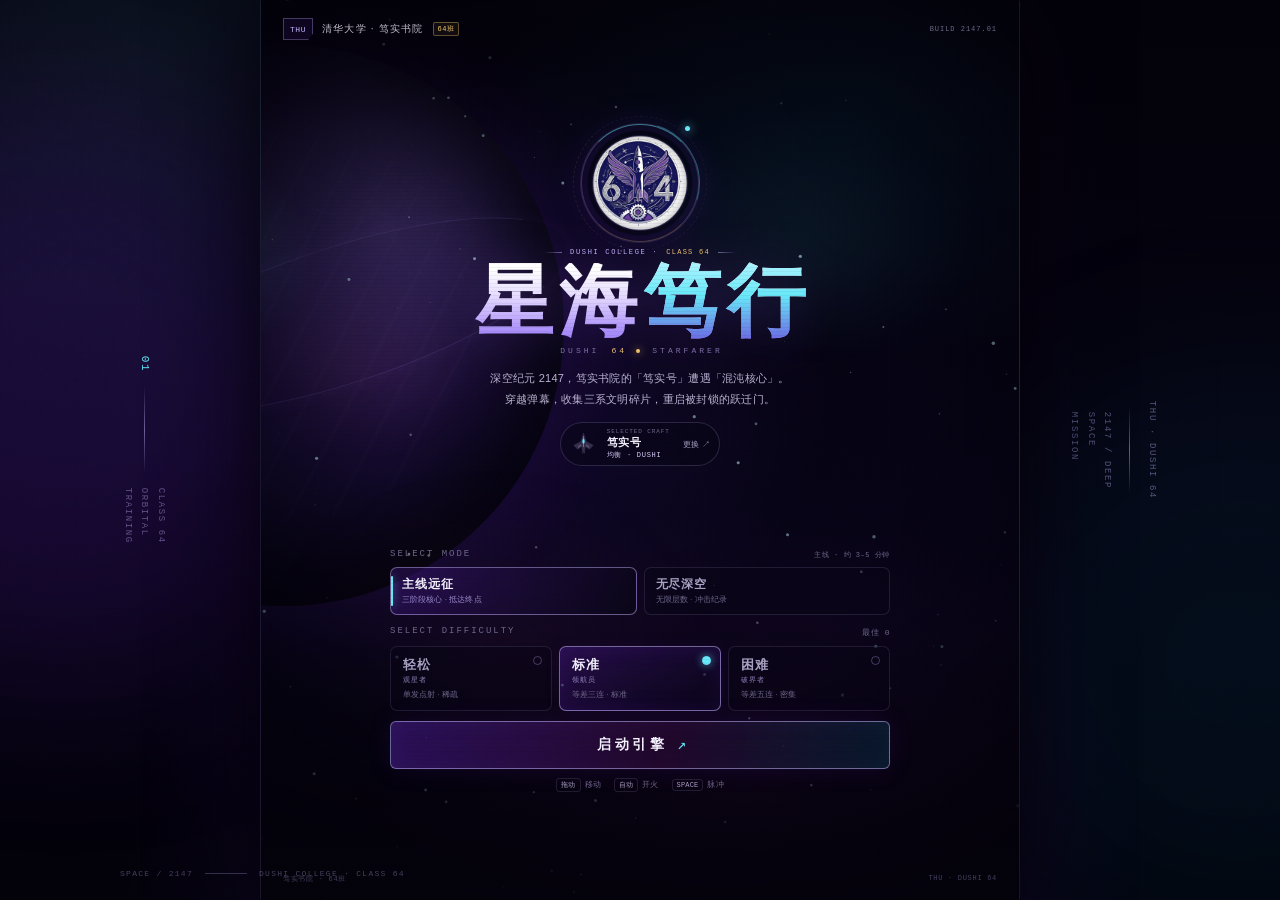
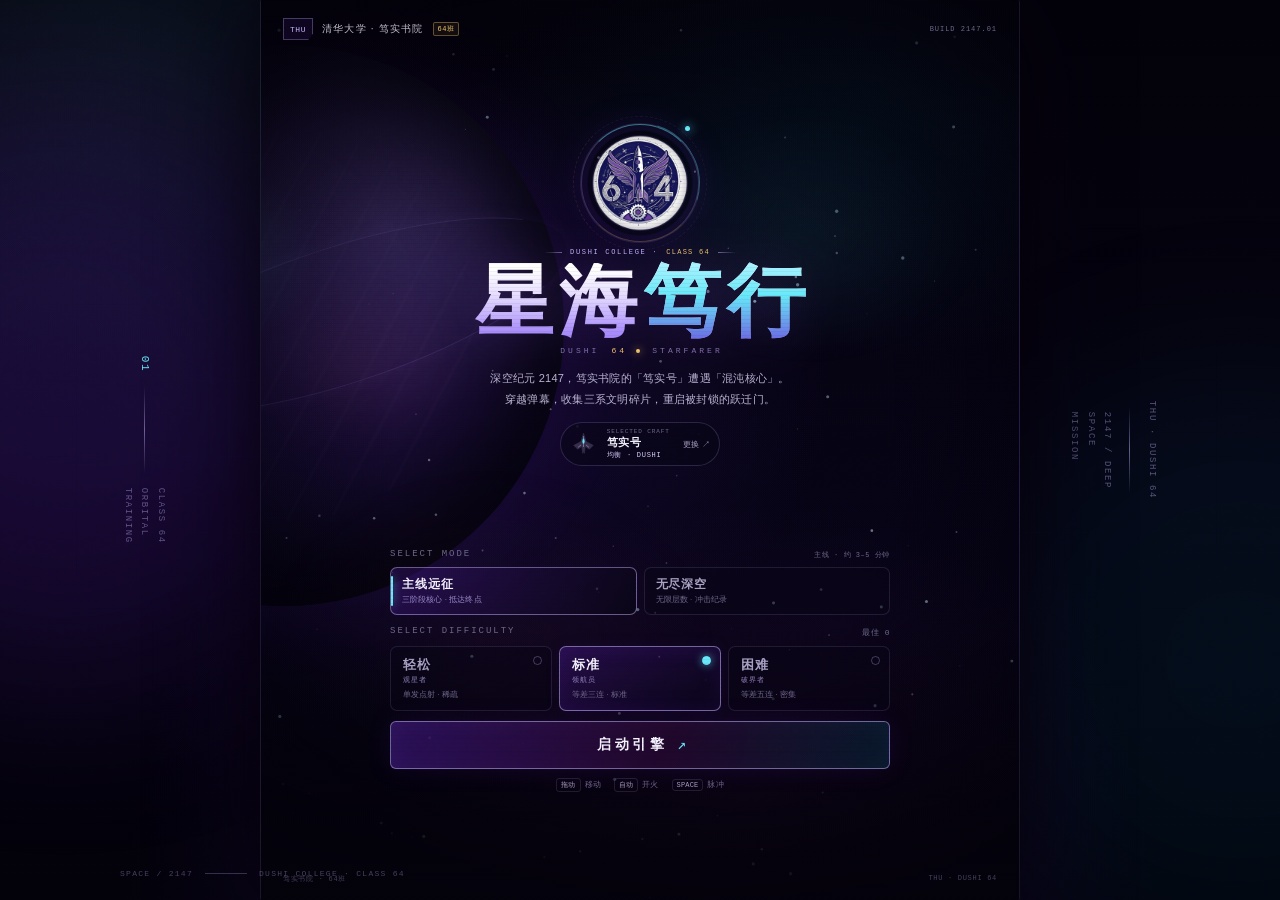
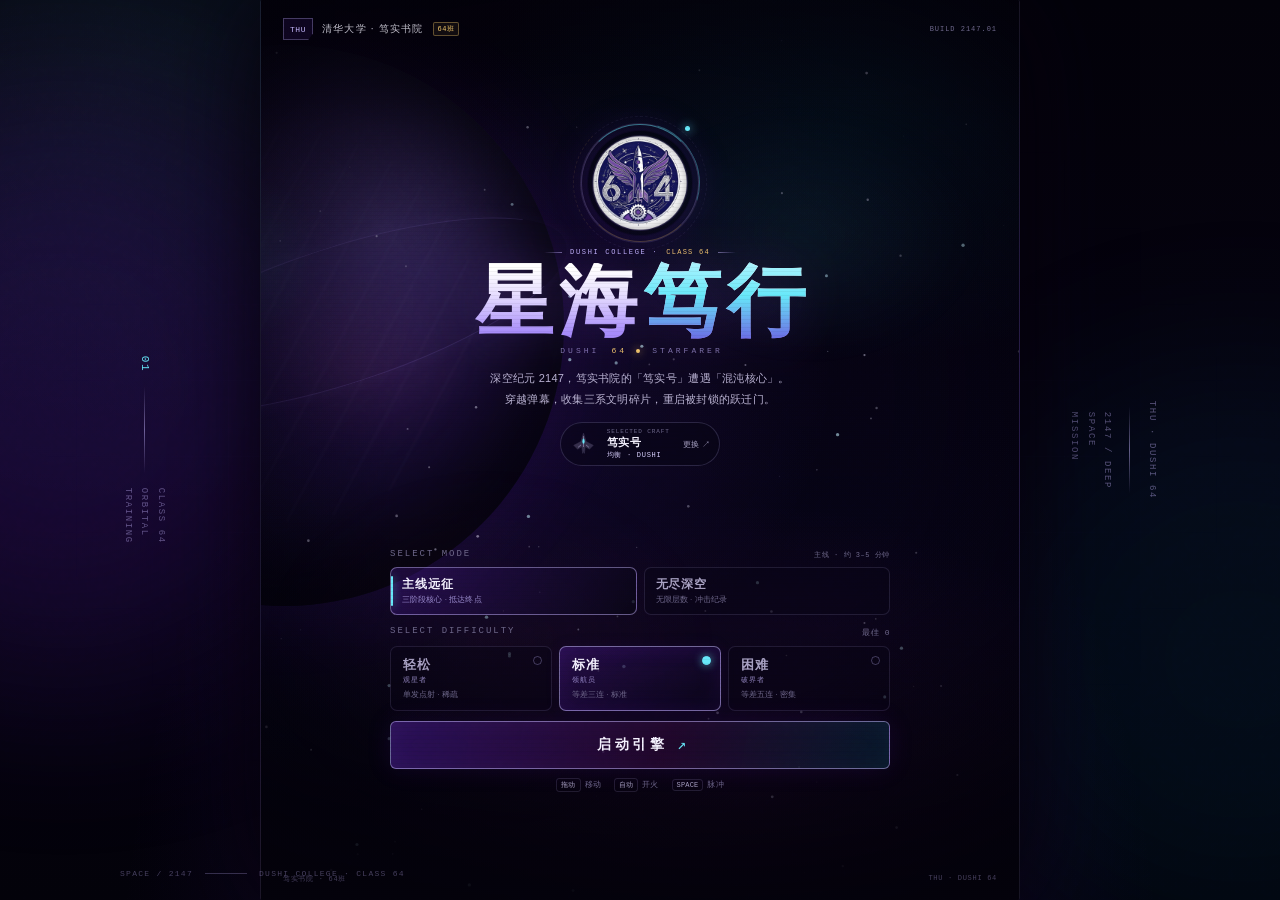
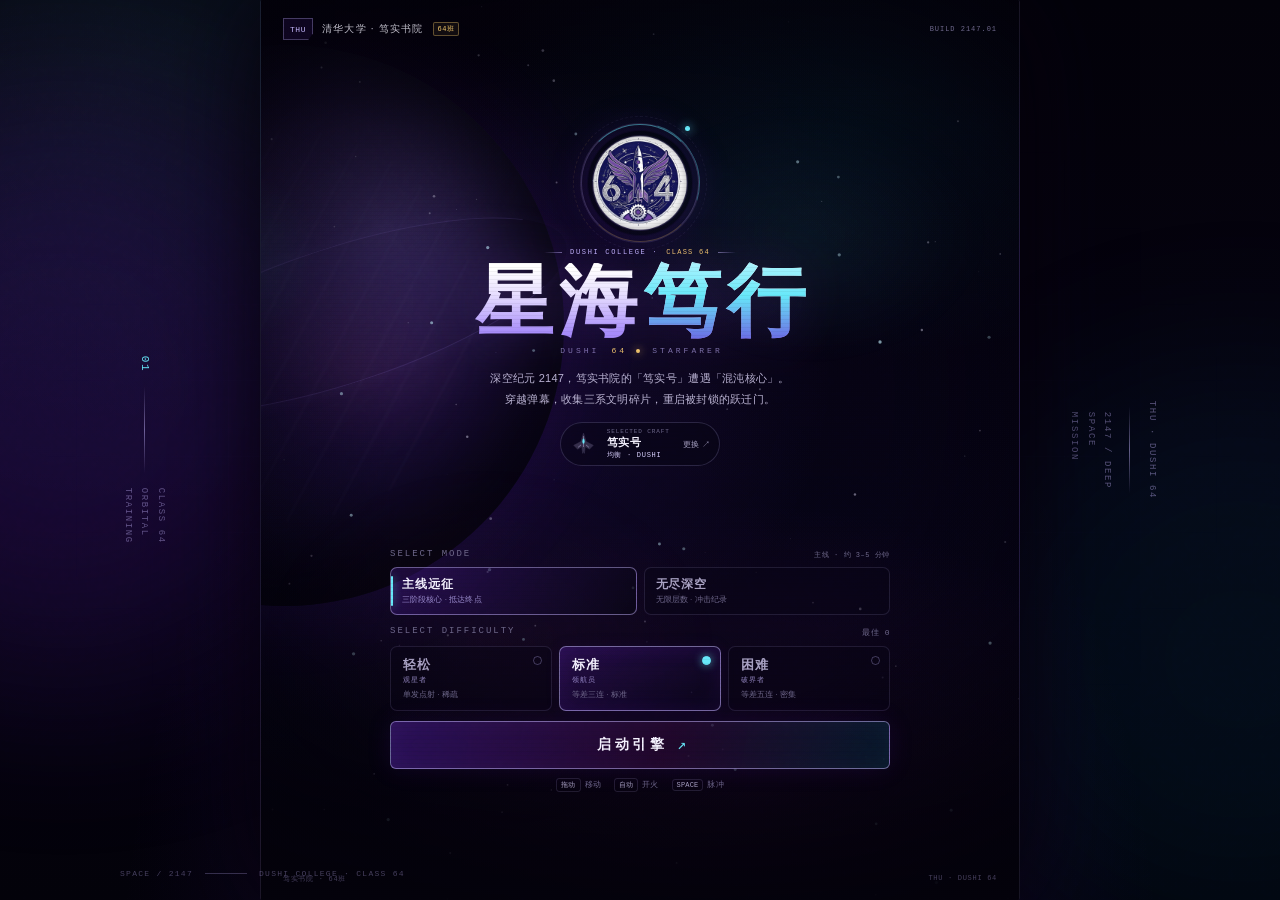
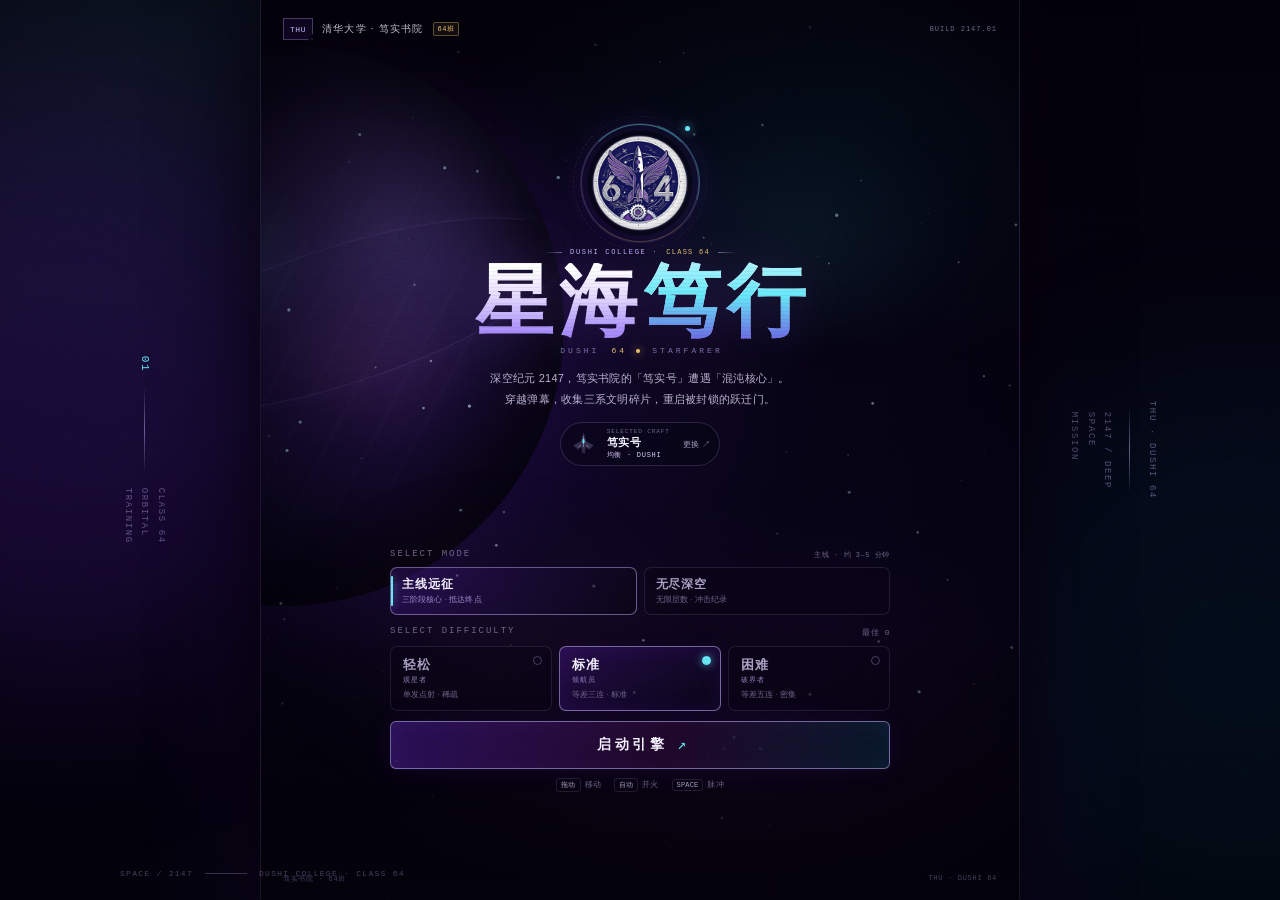
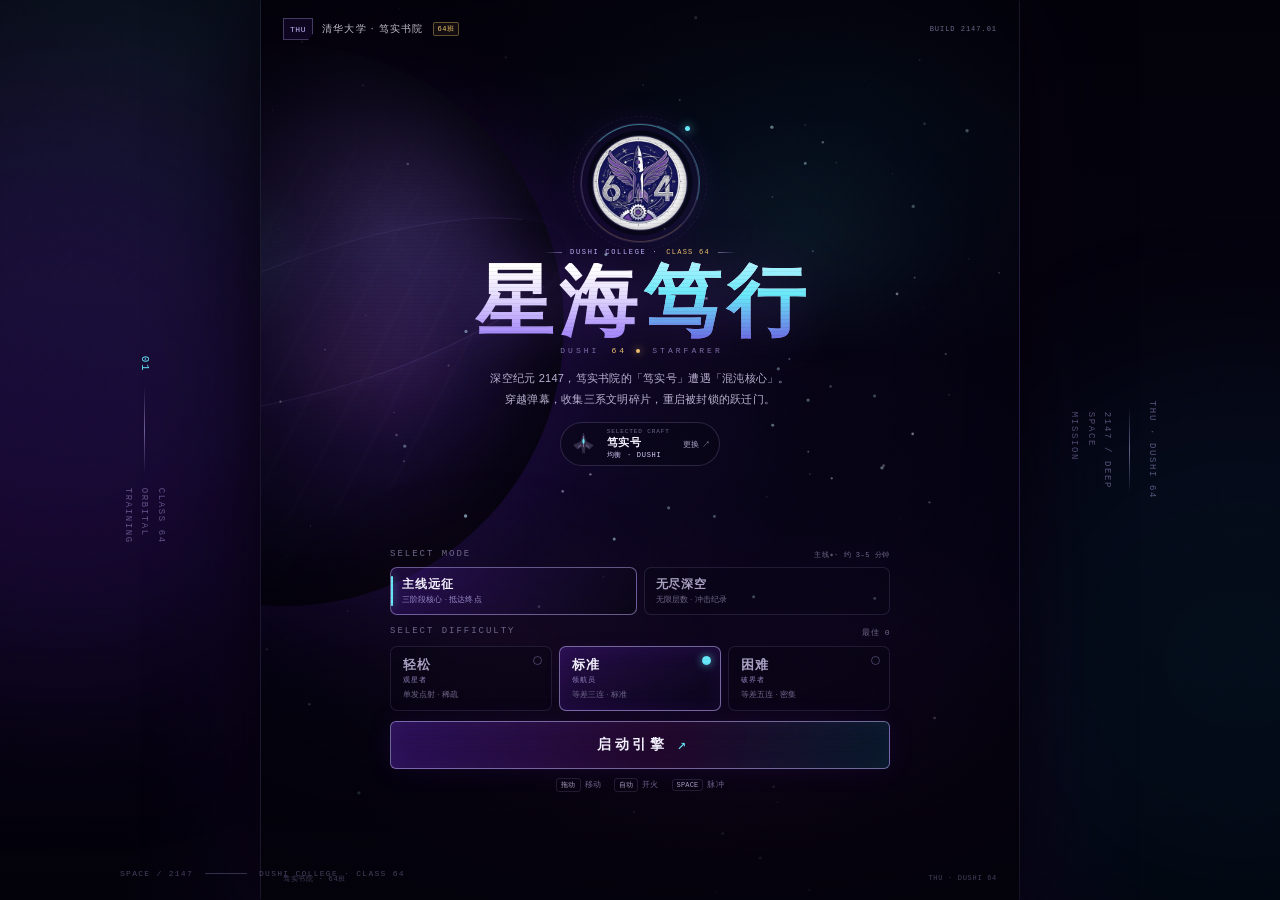
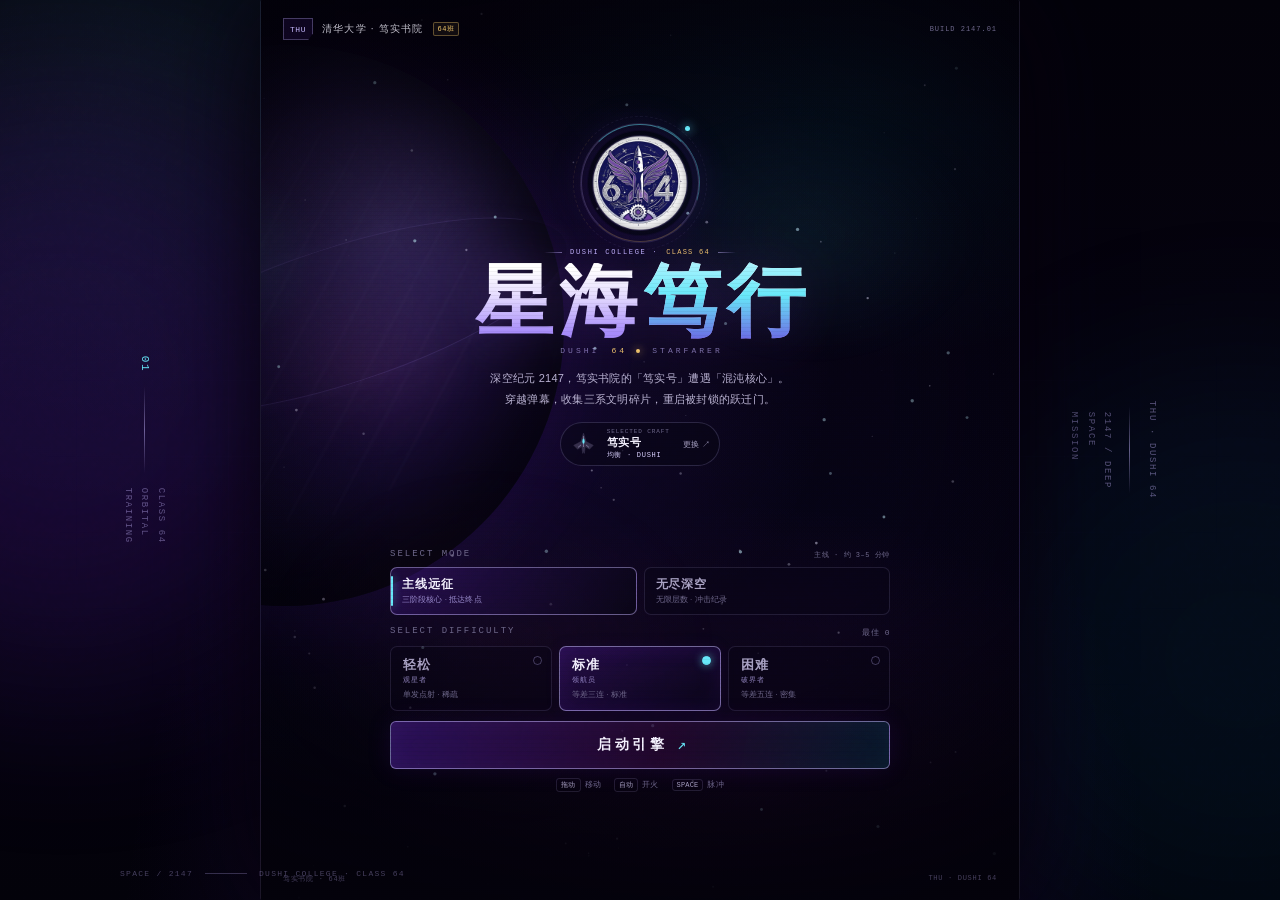
